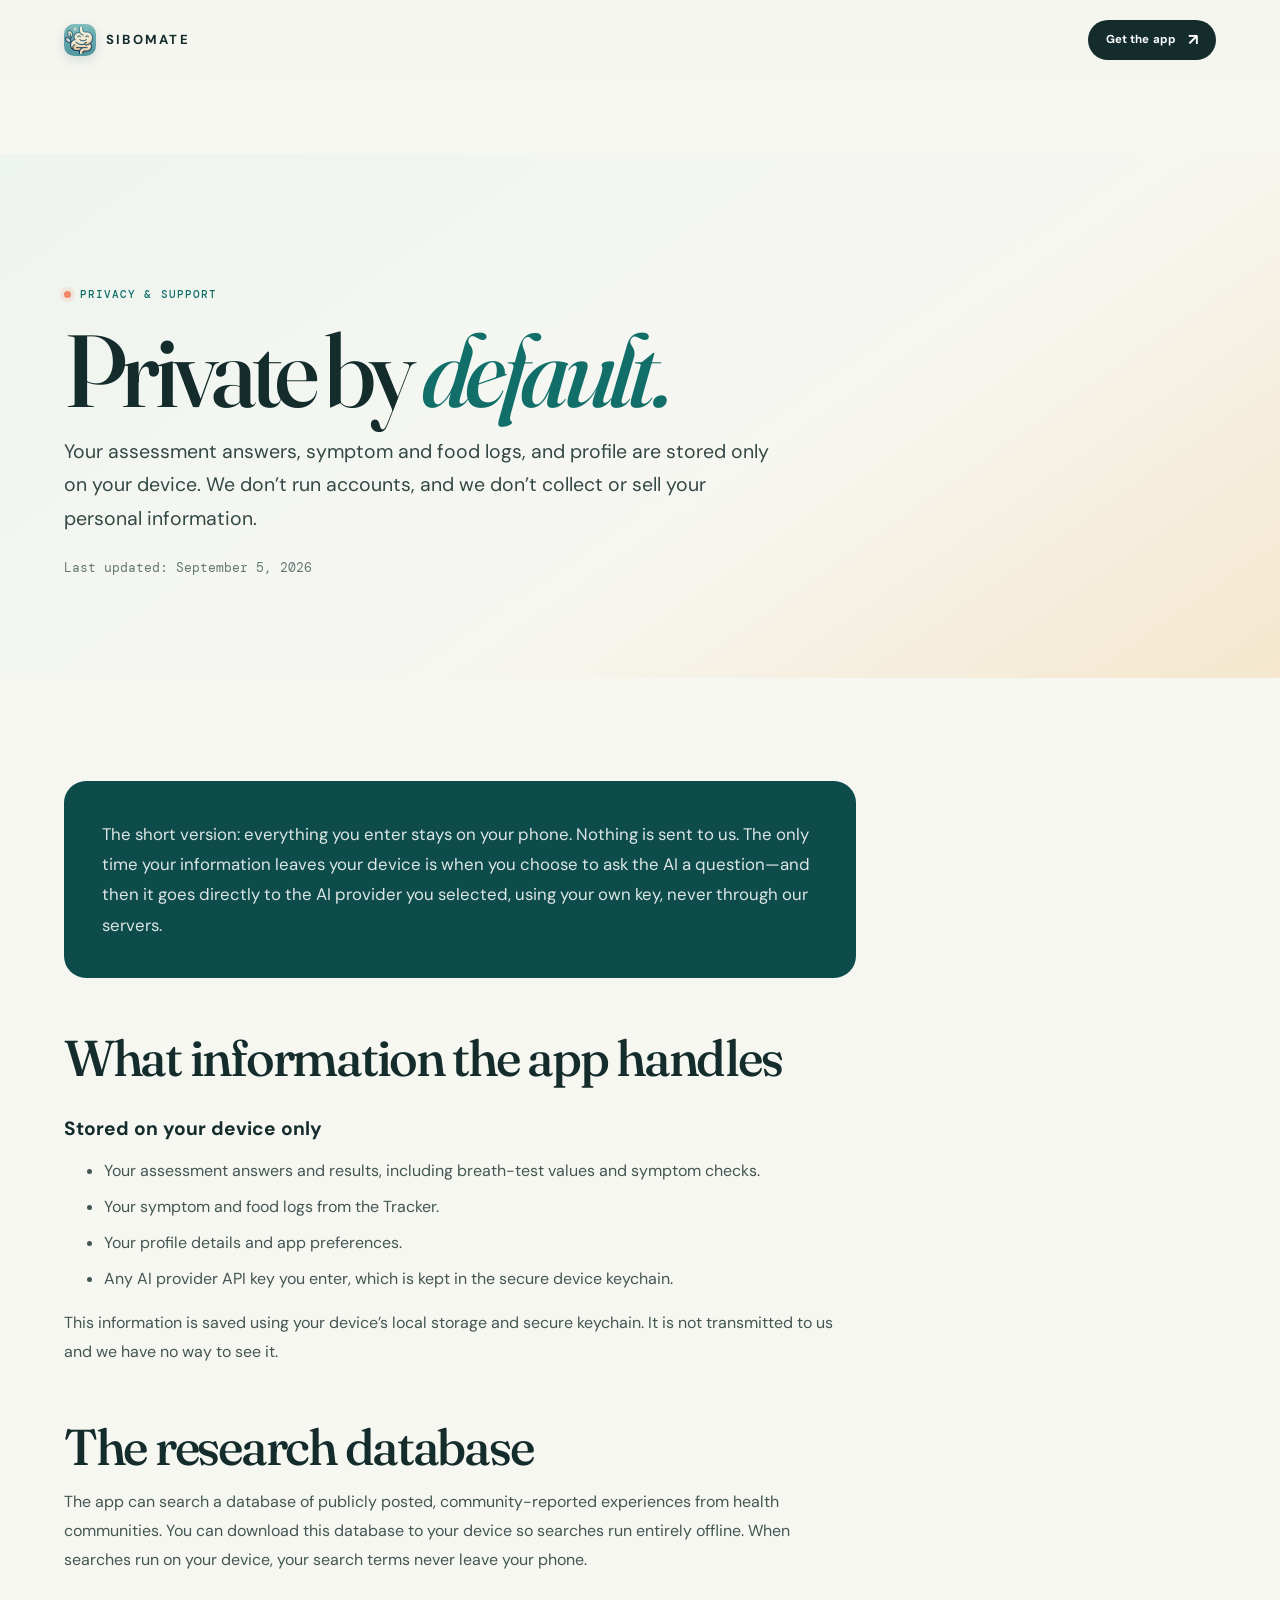
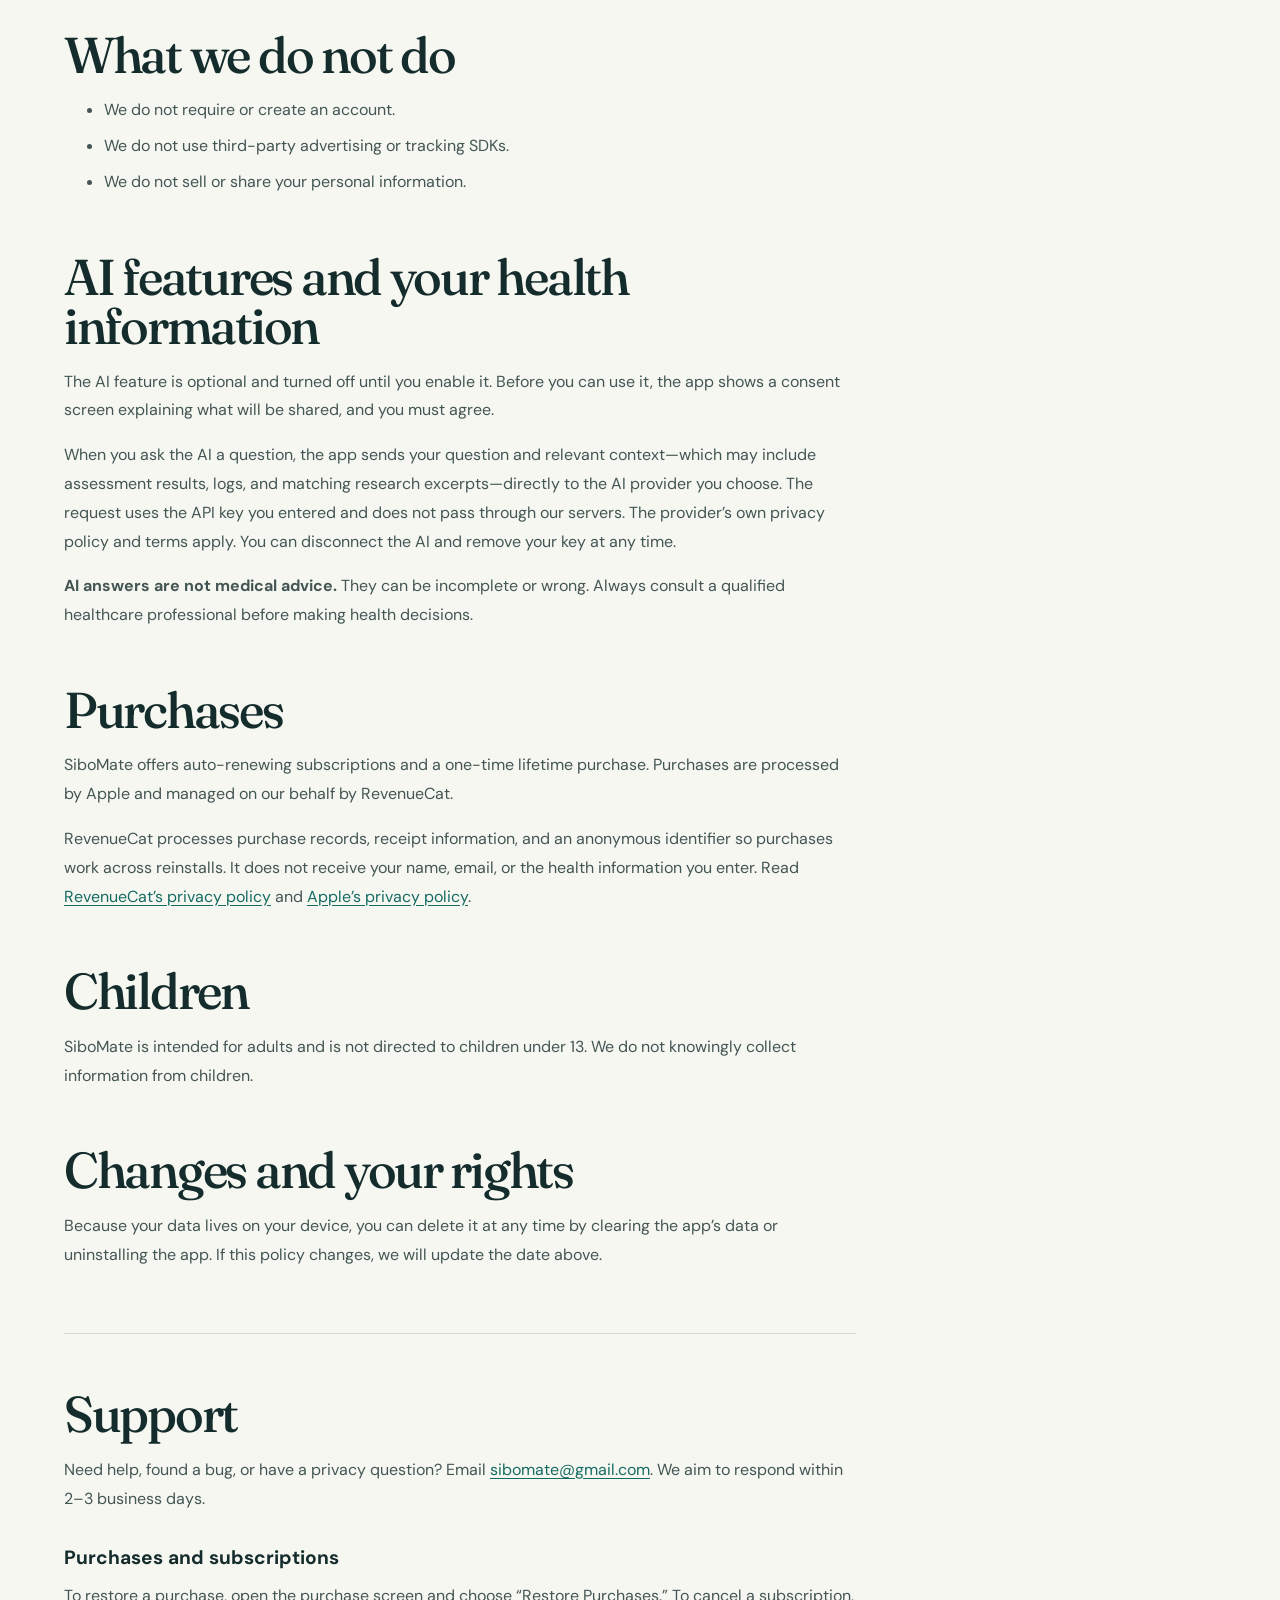
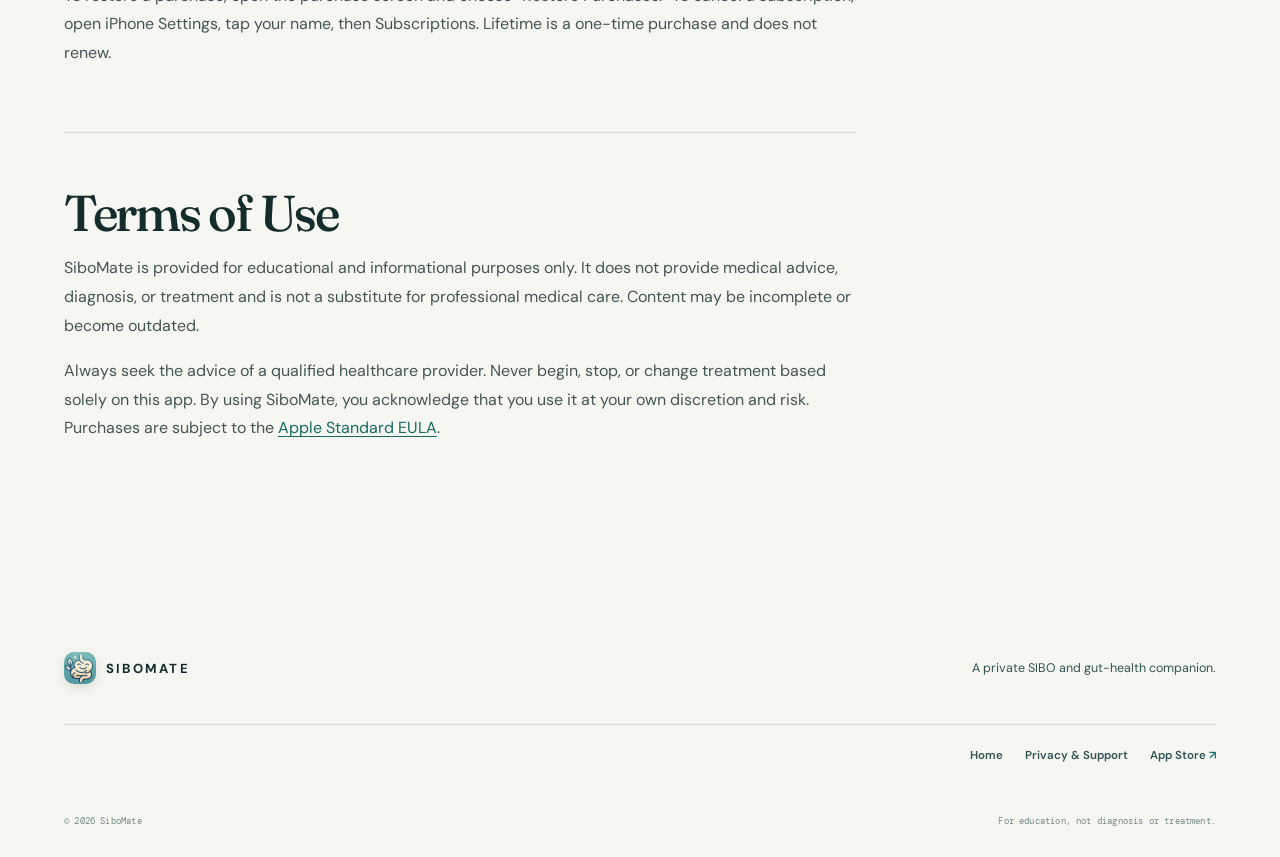
==== privacy.html @ 9fb7ab4c "Use clean app screens and add first-party privacy page" ====
<!doctype html>
<html lang="en">
  <head>
    <meta charset="UTF-8" />
    <meta name="viewport" content="width=device-width, initial-scale=1" />
    <meta name="theme-color" content="#f7f7f2" />
    <meta name="description" content="SiboMate privacy policy, terms of use, and support information." />
    <link rel="canonical" href="https://sibomate.me/privacy.html" />
    <meta property="og:title" content="Privacy &amp; Support · SiboMate" />
    <meta property="og:description" content="How SiboMate handles your information, purchases, and support requests." />
    <meta property="og:url" content="https://sibomate.me/privacy.html" />
    <title>Privacy &amp; Support · SiboMate</title>
    <link rel="icon" href="icon.png" />
    <link rel="preconnect" href="https://fonts.googleapis.com" />
    <link rel="preconnect" href="https://fonts.gstatic.com" crossorigin />
    <link href="https://fonts.googleapis.com/css2?family=DM+Mono:wght@400;500&amp;family=DM+Sans:wght@400;500;600;700&amp;family=Fraunces:opsz,wght@9..144,500;9..144,600&amp;display=swap" rel="stylesheet" />
    <link rel="stylesheet" href="styles.css?v=4" />
  </head>
  <body>
    <div class="site-shell">
      <header class="site-header">
        <a class="brand" href="index.html" aria-label="SiboMate home"><img class="brand-mark" src="icon.png" alt="" width="32" height="32" /><span class="brand-name">SiboMate</span></a>
        <a class="button button-small button-dark" href="https://apps.apple.com/us/app/sibomate/id6792794417" target="_blank" rel="noreferrer">Get the app <span>↗</span></a>
      </header>

      <main class="legal-page">
        <section class="legal-hero section-pad">
          <div class="eyebrow"><span class="eyebrow-dot"></span> Privacy &amp; Support</div>
          <h1>Private by <em>default.</em></h1>
          <p>Your assessment answers, symptom and food logs, and profile are stored only on your device. We don’t run accounts, and we don’t collect or sell your personal information.</p>
          <small>Last updated: September 5, 2026</small>
        </section>

        <article class="legal-content section-pad">
          <p class="legal-lede">The short version: everything you enter stays on your phone. Nothing is sent to us. The only time your information leaves your device is when you choose to ask the AI a question—and then it goes directly to the AI provider you selected, using your own key, never through our servers.</p>

          <h2>What information the app handles</h2>
          <h3>Stored on your device only</h3>
          <ul>
            <li>Your assessment answers and results, including breath-test values and symptom checks.</li>
            <li>Your symptom and food logs from the Tracker.</li>
            <li>Your profile details and app preferences.</li>
            <li>Any AI provider API key you enter, which is kept in the secure device keychain.</li>
          </ul>
          <p>This information is saved using your device’s local storage and secure keychain. It is not transmitted to us and we have no way to see it.</p>

          <h2>The research database</h2>
          <p>The app can search a database of publicly posted, community-reported experiences from health communities. You can download this database to your device so searches run entirely offline. When searches run on your device, your search terms never leave your phone.</p>

          <h2>What we do not do</h2>
          <ul><li>We do not require or create an account.</li><li>We do not use third-party advertising or tracking SDKs.</li><li>We do not sell or share your personal information.</li></ul>

          <h2>AI features and your health information</h2>
          <p>The AI feature is optional and turned off until you enable it. Before you can use it, the app shows a consent screen explaining what will be shared, and you must agree.</p>
          <p>When you ask the AI a question, the app sends your question and relevant context—which may include assessment results, logs, and matching research excerpts—directly to the AI provider you choose. The request uses the API key you entered and does not pass through our servers. The provider’s own privacy policy and terms apply. You can disconnect the AI and remove your key at any time.</p>
          <p><strong>AI answers are not medical advice.</strong> They can be incomplete or wrong. Always consult a qualified healthcare professional before making health decisions.</p>

          <h2>Purchases</h2>
          <p>SiboMate offers auto-renewing subscriptions and a one-time lifetime purchase. Purchases are processed by Apple and managed on our behalf by RevenueCat.</p>
          <p>RevenueCat processes purchase records, receipt information, and an anonymous identifier so purchases work across reinstalls. It does not receive your name, email, or the health information you enter. Read <a href="https://www.revenuecat.com/privacy" target="_blank" rel="noopener">RevenueCat’s privacy policy</a> and <a href="https://www.apple.com/legal/privacy/" target="_blank" rel="noopener">Apple’s privacy policy</a>.</p>

          <h2>Children</h2>
          <p>SiboMate is intended for adults and is not directed to children under 13. We do not knowingly collect information from children.</p>

          <h2>Changes and your rights</h2>
          <p>Because your data lives on your device, you can delete it at any time by clearing the app’s data or uninstalling the app. If this policy changes, we will update the date above.</p>

          <hr />
          <h2>Support</h2>
          <p>Need help, found a bug, or have a privacy question? Email <a href="mailto:sibomate@gmail.com">sibomate@gmail.com</a>. We aim to respond within 2–3 business days.</p>
          <h3>Purchases and subscriptions</h3>
          <p>To restore a purchase, open the purchase screen and choose “Restore Purchases.” To cancel a subscription, open iPhone Settings, tap your name, then Subscriptions. Lifetime is a one-time purchase and does not renew.</p>

          <hr />
          <h2>Terms of Use</h2>
          <p>SiboMate is provided for educational and informational purposes only. It does not provide medical advice, diagnosis, or treatment and is not a substitute for professional medical care. Content may be incomplete or become outdated.</p>
          <p>Always seek the advice of a qualified healthcare provider. Never begin, stop, or change treatment based solely on this app. By using SiboMate, you acknowledge that you use it at your own discretion and risk. Purchases are subject to the <a href="https://www.apple.com/legal/internet-services/itunes/dev/stdeula/" target="_blank" rel="noopener">Apple Standard EULA</a>.</p>
        </article>
      </main>

      <footer class="site-footer section-pad">
        <div class="footer-main"><a class="brand" href="index.html"><img class="brand-mark" src="icon.png" alt="" width="32" height="32" /><span class="brand-name">SiboMate</span></a><p>A private SIBO and gut-health companion.</p></div>
        <div class="footer-links"><a href="index.html">Home</a><a href="privacy.html">Privacy &amp; Support</a><a href="https://apps.apple.com/us/app/sibomate/id6792794417" target="_blank" rel="noreferrer">App Store <span>↗</span></a></div>
        <div class="footer-bottom"><span>© 2026 SiboMate</span><span>For education, not diagnosis or treatment.</span></div>
      </footer>
    </div>
  </body>
</html>
---- styles.css ----
:root {
  --ink: #142c2c;
  --ink-soft: #315354;
  --teal: #116e69;
  --teal-deep: #0d4c4b;
  --mint: #d6eee5;
  --sage: #e7f0e9;
  --coral: #ef8768;
  --cream: #f7f7f2;
  --white: #ffffff;
  --line: rgba(20, 44, 44, .15);
  --shadow: 0 22px 55px rgba(20, 55, 53, .12);
  --display: Fraunces, Georgia, serif;
  --sans: "DM Sans", system-ui, -apple-system, BlinkMacSystemFont, sans-serif;
  --mono: "DM Mono", ui-monospace, monospace;
}

* { box-sizing: border-box; }
html { scroll-behavior: smooth; }
body { margin: 0; color: var(--ink); background: var(--cream); font-family: var(--sans); -webkit-font-smoothing: antialiased; }
a { color: inherit; text-decoration: none; }
button { color: inherit; font: inherit; }
.sr-only { position: absolute; width: 1px; height: 1px; padding: 0; margin: -1px; overflow: hidden; clip: rect(0,0,0,0); white-space: nowrap; border: 0; }
.site-shell { overflow: hidden; }
.section-pad { padding-left: clamp(1.25rem, 5vw, 6.5rem); padding-right: clamp(1.25rem, 5vw, 6.5rem); }

.site-header { height: 80px; display: flex; align-items: center; justify-content: space-between; gap: 28px; padding: 0 clamp(1.25rem, 5vw, 6.5rem); position: sticky; top: 0; z-index: 20; background: rgba(247,247,242,.82); border-bottom: 1px solid transparent; transition: background .25s ease, border-color .25s ease, box-shadow .25s ease; }
.site-header.is-scrolled { background: rgba(247,247,242,.95); border-color: var(--line); box-shadow: 0 8px 24px rgba(14, 57, 57, .05); }
.brand { display: inline-flex; align-items: center; gap: 10px; flex-shrink: 0; }
.brand-mark { width: 32px; height: 32px; flex: 0 0 32px; display: block; border-radius: 10px; object-fit: cover; box-shadow: 0 4px 12px rgba(20, 55, 53, .14); }
.brand-name { font-size: .82rem; letter-spacing: .17em; text-transform: uppercase; font-weight: 700; }
.desktop-nav { display: flex; align-items: center; gap: clamp(1rem, 2.6vw, 2.6rem); margin-left: auto; }
.desktop-nav a { font-size: .79rem; font-weight: 600; color: var(--ink-soft); transition: color .2s ease; }
.desktop-nav a:hover, .footer-links a:hover { color: var(--teal); }
.button { min-height: 48px; display: inline-flex; align-items: center; justify-content: center; gap: 12px; padding: 0 21px; border-radius: 999px; border: 1px solid transparent; font-size: .82rem; font-weight: 700; letter-spacing: .01em; transition: transform .2s ease, background .2s ease, box-shadow .2s ease; cursor: pointer; }
.button:hover { transform: translateY(-2px); box-shadow: 0 9px 22px rgba(12, 77, 73, .14); }
.button span { font-size: 1rem; line-height: 0; }
.button-small { min-height: 40px; padding: 0 17px; font-size: .72rem; }
.button-dark { color: var(--white); background: var(--ink); }
.button-dark:hover { background: var(--teal-deep); }
.button-primary { color: var(--white); background: var(--teal); box-shadow: 0 8px 18px rgba(17,110,105,.2); }
.button-primary:hover { background: var(--teal-deep); }
.button-light { color: var(--teal-deep); background: var(--white); }
.menu-toggle, .mobile-nav { display: none; }

.hero { min-height: 680px; display: grid; grid-template-columns: minmax(0, 1.05fr) minmax(390px, .95fr); gap: clamp(2rem, 5vw, 7rem); align-items: center; padding-top: clamp(4rem, 8vw, 8rem); padding-bottom: clamp(4rem, 8vw, 7rem); position: relative; }
.hero-copy { max-width: 650px; position: relative; z-index: 2; }
.eyebrow { display: inline-flex; align-items: center; gap: 9px; color: var(--teal); font-family: var(--mono); font-size: .66rem; font-weight: 500; letter-spacing: .1em; text-transform: uppercase; }
.eyebrow-dot { width: 7px; height: 7px; background: var(--coral); border-radius: 50%; box-shadow: 0 0 0 4px rgba(239,135,104,.14); }
h1, h2, h3, p { margin-top: 0; }
h1, h2 { font-family: var(--display); font-weight: 500; letter-spacing: -.045em; }
h1 { max-width: 670px; margin: 23px 0 23px; font-size: clamp(3.35rem, 6.3vw, 6.7rem); line-height: .98; }
h1 em, h2 em { color: var(--teal); font-style: italic; }
.hero-lede { max-width: 540px; color: var(--ink-soft); font-size: clamp(1rem, 1.3vw, 1.16rem); line-height: 1.7; }
.hero-actions { display: flex; align-items: center; flex-wrap: wrap; gap: 22px; margin-top: 30px; }
.text-link { display: inline-flex; align-items: center; gap: 9px; color: var(--teal); font-size: .8rem; font-weight: 700; border-bottom: 1px solid rgba(17,110,105,.33); padding-bottom: 4px; transition: gap .2s ease, color .2s ease; }
.text-link:hover { gap: 13px; color: var(--teal-deep); }
.hero-note { display: flex; align-items: center; color: #5b7170; margin-top: 22px; font-family: var(--mono); font-size: .62rem; letter-spacing: .02em; }
.lock-icon { display: inline-flex; align-items: center; justify-content: center; width: 19px; height: 19px; margin-right: 7px; border: 1px solid rgba(17,110,105,.35); border-radius: 50%; color: var(--teal); font-size: .8rem; }
.hero-visual { min-height: 550px; position: relative; isolation: isolate; }
.visual-grid { position: absolute; width: 250px; height: 280px; top: 30px; right: 1%; opacity: .53; display: grid; grid-template-columns: repeat(6, 1fr); gap: 12px; z-index: -1; }
.visual-grid span { width: 3px; height: 3px; background: var(--teal); border-radius: 50%; opacity: .45; }
.hero-orbit { position: absolute; border: 1px solid rgba(17,110,105,.16); border-radius: 50%; transform: rotate(-18deg); pointer-events: none; }
.hero-orbit-one { width: 475px; height: 290px; top: 93px; left: 3%; }
.hero-orbit-two { width: 520px; height: 335px; top: 67px; left: 0; transform: rotate(34deg); border-color: rgba(239,135,104,.14); }
.phone-wrap { position: absolute; inset: 35px 0 0; display: flex; justify-content: center; align-items: flex-start; }
.phone-glow { position: absolute; width: 250px; height: 340px; top: 83px; border-radius: 50%; background: rgba(118, 204, 184, .22); filter: blur(43px); z-index: -1; }
.phone-frame { width: min(270px, 68%); padding: 9px; background: #142d2c; border-radius: 35px; box-shadow: 21px 27px 35px rgba(20,45,44,.22), 0 0 0 1px rgba(255,255,255,.5); transform: rotate(4.7deg); position: relative; }
.phone-frame::after { content: ""; position: absolute; inset: 9px; border-radius: 28px; box-shadow: inset 0 0 0 1px rgba(255,255,255,.22); pointer-events: none; }
.phone-frame img { display: block; width: 100%; height: auto; border-radius: 27px; }
.phone-notch { width: 83px; height: 23px; position: absolute; top: 13px; left: 50%; z-index: 2; transform: translateX(-50%); background: #142d2c; border-radius: 0 0 14px 14px; }
.floating-card { position: absolute; display: flex; align-items: center; gap: 10px; min-width: 168px; padding: 12px 15px; color: var(--ink); background: rgba(255,255,255,.88); border: 1px solid rgba(255,255,255,.8); border-radius: 14px; box-shadow: 0 15px 32px rgba(34,74,71,.14); backdrop-filter: blur(10px); }
.floating-card strong, .floating-card small { display: block; }
.floating-card strong { font-size: .7rem; line-height: 1.25; }
.floating-card small { margin-top: 3px; color: var(--ink-soft); font-size: .61rem; }
.floating-card-top { top: 113px; left: -3%; transform: rotate(-4deg); }
.floating-card-bottom { right: -3%; bottom: 98px; transform: rotate(3deg); }
.floating-icon { display: inline-flex; width: 29px; height: 29px; align-items: center; justify-content: center; color: var(--white); background: var(--coral); border-radius: 9px; font-size: .9rem; }
.pulse-dot { display: inline-block; width: 10px; height: 10px; border-radius: 50%; background: var(--teal); box-shadow: 0 0 0 6px rgba(17,110,105,.12); margin: 0 9px; }

.trust-strip { display: grid; grid-template-columns: repeat(3, 1fr); border-top: 1px solid var(--line); border-bottom: 1px solid var(--line); padding-top: 25px; padding-bottom: 25px; gap: 24px; }
.trust-item { display: flex; align-items: flex-start; gap: 13px; }
.trust-number, .step-top, .feature-index, .plan-label { color: var(--teal); font-family: var(--mono); font-size: .62rem; letter-spacing: .08em; text-transform: uppercase; }
.trust-item strong, .trust-item small { display: block; }
.trust-item strong { font-size: .8rem; }
.trust-item small { margin-top: 4px; color: var(--ink-soft); font-size: .69rem; }

.story { padding-top: clamp(6rem, 11vw, 11rem); padding-bottom: clamp(6rem, 11vw, 10rem); }
.section-intro { max-width: 580px; }
h2 { font-size: clamp(2.75rem, 5vw, 5.4rem); line-height: .98; margin: 20px 0; }
.section-intro p, .feature-heading > p, .plans-intro p { max-width: 460px; color: var(--ink-soft); font-size: 1rem; line-height: 1.7; }
.steps-grid { display: grid; grid-template-columns: repeat(3, 1fr); gap: 16px; margin-top: 55px; }
.step-card { min-height: 380px; padding: 22px; background: rgba(255,255,255,.72); border: 1px solid var(--line); border-radius: 19px; box-shadow: 0 8px 23px rgba(31,76,72,.04); transition: transform .25s ease, box-shadow .25s ease; }
.step-card:hover { transform: translateY(-5px); box-shadow: var(--shadow); }
.step-card-highlight { background: var(--teal); color: var(--white); border-color: var(--teal); }
.step-card-highlight .step-top { color: rgba(255,255,255,.7); }
.step-card.step-card-highlight p { color: #071b1b; }
.step-card-highlight .step-symbol { border-color: rgba(255,255,255,.4); }
.step-top { display: flex; align-items: center; justify-content: space-between; }
.step-symbol { width: 26px; height: 26px; border: 1px solid var(--line); border-radius: 50%; display: inline-flex; align-items: center; justify-content: center; color: var(--coral); font-size: 1rem; }
.step-illustration { height: 132px; margin: 35px 0 26px; position: relative; overflow: hidden; border-radius: 13px; background: var(--mint); }
.step-card:nth-child(1) .step-illustration { background: #e7e2d1; }
.step-card:nth-child(3) .step-illustration { background: #dcebf0; }
.step-illustration-assess .line { position: absolute; left: 29px; height: 9px; border-radius: 6px; background: rgba(17,110,105,.35); }
.line-a { width: 58%; top: 32px; }.line-b { width: 39%; top: 55px; }.line-c { width: 50%; top: 78px; }
.check { position: absolute; right: 25px; top: 40px; width: 50px; height: 50px; display: flex; align-items: center; justify-content: center; color: var(--white); background: var(--teal); border-radius: 50%; font-size: 1.6rem; }
.step-illustration-track { background: #c6e8dd; }
.track-ring { position: absolute; width: 95px; height: 95px; top: 18px; left: calc(50% - 47px); border: 2px solid rgba(17,110,105,.23); border-radius: 50%; }
.track-ring::after { content: ""; position: absolute; inset: 14px; border: 1px dashed rgba(17,110,105,.33); border-radius: 50%; }
.track-dot { position: absolute; width: 12px; height: 12px; background: var(--coral); border-radius: 50%; box-shadow: 0 0 0 5px rgba(239,135,104,.16); }.dot-one { left: 25%; top: 50%; }.dot-two { left: 62%; top: 29%; }.dot-three { left: 68%; top: 69%; }
.step-illustration-learn .book { position: absolute; width: 82px; height: 75px; top: 28px; left: calc(50% - 27px); border-radius: 3px 10px 10px 3px; transform: rotate(-9deg); }.book-back { background: rgba(17,110,105,.3); left: calc(50% - 51px) !important; transform: rotate(6deg) !important; }.book-front { background: var(--teal); }.book-star { position: absolute; top: 47px; left: calc(50% - 7px); color: var(--mint); font-size: 1.35rem; }
.step-card h3 { max-width: 245px; margin: 0 0 10px; font-size: 1.18rem; letter-spacing: -.02em; line-height: 1.15; }
.step-card p { max-width: 280px; margin: 0; color: var(--ink-soft); font-size: .82rem; line-height: 1.6; }

.features { padding-top: 0; padding-bottom: clamp(6rem, 10vw, 10rem); }
.feature-heading { display: flex; justify-content: space-between; align-items: flex-end; gap: 30px; margin-bottom: 50px; }
.feature-heading h2 { margin-bottom: 0; }
.feature-heading > p { margin-bottom: 4px; }
.feature-showcase { display: grid; gap: 22px; }
.feature-row { display: grid; grid-template-columns: minmax(280px, 1fr) minmax(280px, .87fr); align-items: center; gap: clamp(2rem, 7vw, 8rem); padding: clamp(1.3rem, 3vw, 2.6rem); border-radius: 24px; background: var(--sage); }
.feature-row-reverse { grid-template-columns: minmax(280px, .87fr) minmax(280px, 1fr); }.feature-row-reverse .feature-image { order: 2; }.feature-row-reverse .feature-copy { order: 1; }
.feature-row-dark { color: var(--white); background: var(--ink); }.feature-row-last { background: #f0e8da; }
.feature-image { max-width: 340px; justify-self: center; position: relative; padding: 10px; border-radius: 30px; background: rgba(255,255,255,.83); box-shadow: 0 22px 35px rgba(28,69,66,.12); transform: rotate(-2.5deg); }.feature-row-reverse .feature-image { transform: rotate(2.5deg); }.feature-image-dark { background: #254645; }.feature-image-sage { background: #d8e6dc; }
.feature-image img { display: block; width: 100%; height: auto; border-radius: 21px; }
.image-label { position: absolute; bottom: 24px; left: 24px; padding: 7px 10px; color: var(--ink); background: rgba(255,255,255,.87); border-radius: 7px; font-family: var(--mono); font-size: .57rem; letter-spacing: .04em; text-transform: uppercase; }

.legal-page { padding-top: 74px; }.legal-hero { padding-top: clamp(5rem, 10vw, 9rem); padding-bottom: clamp(4rem, 8vw, 7rem); background: linear-gradient(145deg, #eef4ef 0%, #f7f7f2 58%, #f4e7cd 100%); }.legal-hero h1 { max-width: 850px; margin: 20px 0 18px; font-size: clamp(3.7rem, 8vw, 7.5rem); line-height: .92; letter-spacing: -.055em; }.legal-hero p { max-width: 720px; color: #344846; font-size: clamp(1rem, 1.8vw, 1.22rem); line-height: 1.7; }.legal-hero small { display: block; margin-top: 24px; font-family: var(--mono); color: #647774; }.legal-content { max-width: 920px; padding-top: clamp(4rem, 8vw, 7rem); padding-bottom: clamp(5rem, 10vw, 9rem); }.legal-content .legal-lede { padding: clamp(1.5rem, 4vw, 2.4rem); border-radius: 22px; background: var(--teal-deep); color: rgba(255,255,255,.86); font-size: 1.05rem; line-height: 1.8; }.legal-content h2 { margin: 3.5rem 0 1rem; font-size: clamp(2rem, 4vw, 3.15rem); }.legal-content h3 { margin: 2rem 0 .7rem; font-size: 1.2rem; }.legal-content p, .legal-content li { color: #435653; line-height: 1.8; }.legal-content li + li { margin-top: .45rem; }.legal-content a { color: #156b62; text-decoration: underline; text-underline-offset: 3px; }.legal-content hr { margin: 4rem 0 0; border: 0; border-top: 1px solid var(--line); }
.feature-copy { max-width: 420px; }.feature-index { opacity: .72; }.feature-row-dark .feature-index { color: var(--mint); }.feature-copy h3 { margin: 17px 0 14px; font-family: var(--display); font-size: clamp(2rem, 3vw, 3.45rem); font-weight: 500; line-height: 1.02; letter-spacing: -.035em; }.feature-copy p { color: var(--ink-soft); font-size: .9rem; line-height: 1.7; margin-bottom: 24px; }.feature-row-dark .feature-copy p { color: rgba(255,255,255,.7); }.text-link-light { color: var(--mint); border-color: rgba(214,238,229,.4); }

.privacy-band { display: grid; grid-template-columns: auto minmax(0, 1fr) auto; align-items: center; gap: clamp(1.25rem, 4vw, 4.5rem); padding-top: clamp(3.2rem, 6vw, 5.3rem); padding-bottom: clamp(3.2rem, 6vw, 5.3rem); color: var(--white); background: var(--teal-deep); border-radius: 28px; margin-top: 0; margin-bottom: clamp(6rem, 11vw, 11rem); }
.privacy-icon { display: flex; align-items: center; justify-content: center; width: 74px; height: 74px; color: var(--teal-deep); background: var(--mint); border-radius: 22px; font-size: 2.2rem; transform: rotate(-7deg); }.privacy-band h2 { margin: 15px 0 13px; font-size: clamp(2.2rem, 4vw, 4.2rem); }.privacy-band p { max-width: 620px; margin: 0; color: rgba(255,255,255,.73); font-size: .92rem; line-height: 1.7; }.eyebrow-light { color: var(--mint); }.privacy-band .eyebrow-dot { background: var(--coral); }

.plans { padding-bottom: clamp(6rem, 11vw, 10rem); }.plans-intro { max-width: 670px; }.plans-intro h2 { margin-bottom: 17px; }.plan-grid { display: grid; grid-template-columns: repeat(3, 1fr); gap: 14px; margin-top: 50px; }.plan-card { min-height: 255px; padding: 25px; display: flex; flex-direction: column; align-items: flex-start; border: 1px solid var(--line); border-radius: 18px; background: var(--white); transition: transform .25s ease, box-shadow .25s ease; }.plan-card:hover { transform: translateY(-4px); box-shadow: var(--shadow); }.plan-card-featured { color: var(--white); background: var(--teal); border-color: var(--teal); position: relative; }.plan-badge { align-self: flex-end; padding: 6px 9px; color: var(--teal-deep); background: var(--mint); border-radius: 99px; font-family: var(--mono); font-size: .55rem; font-weight: 500; letter-spacing: .08em; text-transform: uppercase; }.plan-card strong { margin-top: 33px; font-family: var(--display); font-size: 2.5rem; font-weight: 500; letter-spacing: -.04em; }.plan-card strong span { color: var(--ink-soft); font-family: var(--sans); font-size: .83rem; font-weight: 600; letter-spacing: 0; }.plan-card-featured strong span { color: rgba(255,255,255,.7); }.plan-card small { margin-top: 6px; color: var(--ink-soft); font-size: .72rem; }.plan-card-featured small { color: rgba(255,255,255,.7); }.plan-card a { display: inline-flex; gap: 8px; align-items: center; margin-top: auto; color: var(--teal); font-size: .75rem; font-weight: 700; }.plan-card-featured a { color: var(--mint); }.plan-footnote { max-width: 630px; margin: 24px auto 0; text-align: center; color: #687d7b; font-family: var(--mono); font-size: .59rem; line-height: 1.6; }

.faq { display: grid; grid-template-columns: .8fr 1.2fr; gap: clamp(3rem, 9vw, 10rem); padding-bottom: clamp(6rem, 11vw, 10rem); }.faq-heading h2 { margin-bottom: 0; }.faq-list { border-top: 1px solid var(--line); }.faq-list details { border-bottom: 1px solid var(--line); }.faq-list summary { min-height: 72px; display: flex; align-items: center; justify-content: space-between; gap: 18px; list-style: none; cursor: pointer; font-size: .93rem; font-weight: 700; }.faq-list summary::-webkit-details-marker { display: none; }.faq-list summary span { color: var(--teal); font-size: 1.25rem; font-weight: 400; transition: transform .2s ease; }.faq-list details[open] summary span { transform: rotate(45deg); }.faq-list p { max-width: 600px; margin: -3px 40px 23px 0; color: var(--ink-soft); font-size: .84rem; line-height: 1.7; }
.final-cta { display: flex; flex-direction: column; align-items: center; text-align: center; padding-top: clamp(5rem, 10vw, 9rem); padding-bottom: clamp(5rem, 10vw, 9rem); background: var(--mint); border-radius: 28px; }.final-cta-mark { display: block; width: 82px; height: 82px; margin-bottom: 25px; border-radius: 24px; object-fit: cover; box-shadow: 0 14px 28px rgba(20, 55, 53, .14); }.final-cta h2 { margin: 20px 0 30px; font-size: clamp(3rem, 6vw, 6.3rem); }.site-footer { padding-top: 65px; padding-bottom: 30px; }.footer-main { display: flex; align-items: center; justify-content: space-between; gap: 20px; padding-bottom: 40px; border-bottom: 1px solid var(--line); }.footer-main p { margin: 0; color: var(--ink-soft); font-size: .78rem; }.footer-links { display: flex; justify-content: flex-end; gap: 22px; margin-top: 23px; color: var(--ink-soft); font-size: .72rem; font-weight: 600; }.footer-links span { color: var(--teal); }.footer-bottom { display: flex; justify-content: space-between; gap: 20px; margin-top: 52px; color: #748887; font-family: var(--mono); font-size: .57rem; letter-spacing: .02em; }

.reveal { opacity: 0; transform: translateY(18px); transition: opacity .7s ease, transform .7s cubic-bezier(.2,.75,.25,1); }.reveal.is-visible { opacity: 1; transform: translateY(0); }.reveal-delay-short { transition-delay: .08s; }.reveal-delay { transition-delay: .14s; }

@media (max-width: 900px) {
  .desktop-nav, .header-cta { display: none; }.site-header { height: 70px; }.menu-toggle { width: 43px; height: 43px; display: flex; position: relative; align-items: center; justify-content: center; flex-direction: column; gap: 4px; border: 1px solid var(--line); border-radius: 50%; background: transparent; cursor: pointer; }.menu-toggle > span:not(.sr-only) { width: 15px; height: 1.5px; background: var(--ink); transition: transform .2s ease, opacity .2s ease; }.menu-toggle[aria-expanded="true"] > span:nth-child(1) { transform: translateY(5.5px) rotate(45deg); }.menu-toggle[aria-expanded="true"] > span:nth-child(2) { opacity: 0; }.menu-toggle[aria-expanded="true"] > span:nth-child(3) { transform: translateY(-5.5px) rotate(-45deg); }.mobile-nav { position: absolute; top: 70px; left: 0; right: 0; display: flex; flex-direction: column; gap: 0; padding: 9px 1.25rem 19px; background: rgba(247,247,242,.98); border-bottom: 1px solid var(--line); transform: translateY(-120%); transition: transform .3s ease; pointer-events: none; }.mobile-nav.is-open { transform: translateY(0); pointer-events: auto; }.mobile-nav a { padding: 14px 4px; border-bottom: 1px solid var(--line); font-size: .85rem; font-weight: 700; }.mobile-nav .button { border: 0; margin-top: 14px; color: var(--white); text-align: center; }.hero { grid-template-columns: 1fr; min-height: auto; padding-top: 4.3rem; }.hero-copy { max-width: 700px; }.hero-visual { min-height: 530px; margin: 0 auto; width: min(100%, 570px); }.floating-card-top { left: 3%; }.floating-card-bottom { right: 3%; }.feature-heading { align-items: flex-start; flex-direction: column; }.privacy-band { grid-template-columns: auto 1fr; }.privacy-band .button { grid-column: 2; justify-self: start; }.faq { grid-template-columns: 1fr; gap: 40px; }
}
@media (max-width: 620px) {
  .section-pad { padding-left: 1.2rem; padding-right: 1.2rem; }.site-header { padding-left: 1.2rem; padding-right: 1.2rem; }.brand-name { font-size: .76rem; }.hero { padding-top: 3.7rem; }.hero h1 { font-size: clamp(3rem, 14vw, 4.65rem); }.hero-lede { font-size: .96rem; line-height: 1.65; }.hero-actions { align-items: stretch; flex-direction: column; gap: 17px; }.hero-actions .button { width: 100%; }.hero-actions .text-link { align-self: flex-start; }.hero-visual { min-height: 470px; margin-top: 10px; }.phone-frame { width: 215px; }.phone-wrap { top: 36px; }.phone-glow { width: 180px; height: 280px; top: 65px; }.hero-orbit-one { width: 350px; height: 250px; left: 50%; transform: translateX(-50%) rotate(-18deg); }.hero-orbit-two { width: 380px; height: 260px; left: 50%; transform: translateX(-50%) rotate(34deg); }.floating-card { min-width: 145px; padding: 10px 11px; }.floating-card-top { top: 98px; left: 0; }.floating-card-bottom { right: 0; bottom: 67px; }.floating-card strong { font-size: .63rem; }.floating-card small { font-size: .56rem; }.trust-strip { grid-template-columns: 1fr; gap: 17px; padding-top: 22px; padding-bottom: 22px; }.story { padding-top: 5rem; padding-bottom: 5.5rem; }.section-intro p, .feature-heading > p, .plans-intro p { font-size: .92rem; }.steps-grid { grid-template-columns: 1fr; margin-top: 35px; gap: 13px; }.step-card { min-height: 340px; }.step-illustration { height: 116px; margin-top: 27px; }.features { padding-bottom: 5.5rem; }.feature-heading { margin-bottom: 30px; }.feature-heading h2 { font-size: 3rem; }.feature-row, .feature-row-reverse { display: flex; flex-direction: column; gap: 28px; align-items: stretch; padding: 1.15rem; }.feature-row-reverse .feature-image, .feature-row-reverse .feature-copy { order: initial; }.feature-image { max-width: 270px; align-self: center; }.feature-copy h3 { font-size: 2.25rem; }.feature-copy p { font-size: .84rem; }.privacy-band { grid-template-columns: 1fr; padding-top: 2.7rem; padding-bottom: 2.7rem; border-radius: 21px; }.privacy-icon { width: 58px; height: 58px; border-radius: 17px; }.privacy-band h2 { font-size: 2.6rem; }.privacy-band p { font-size: .84rem; }.privacy-band .button { grid-column: auto; width: 100%; }.plans { padding-bottom: 5.5rem; }.plans-intro h2 { font-size: 3rem; }.plan-grid { grid-template-columns: 1fr; gap: 11px; margin-top: 30px; }.plan-card { min-height: 190px; padding: 20px; }.plan-card strong { margin-top: 21px; font-size: 2.2rem; }.plan-card a { margin-top: 20px; }.plan-card-featured { order: -1; }.faq { padding-bottom: 5.5rem; }.faq-heading h2 { font-size: 3rem; }.faq-list summary { min-height: 68px; font-size: .84rem; }.faq-list p { font-size: .8rem; margin-right: 20px; }.final-cta { border-radius: 21px; padding-top: 4.5rem; padding-bottom: 4.5rem; }.final-cta h2 { font-size: 3.15rem; }.site-footer { padding-top: 50px; }.footer-main { align-items: flex-start; flex-direction: column; padding-bottom: 28px; }.footer-links { justify-content: flex-start; flex-wrap: wrap; }.footer-bottom { flex-direction: column; gap: 9px; margin-top: 37px; line-height: 1.5; }
}
@media (prefers-reduced-motion: reduce) { html { scroll-behavior: auto; }.reveal { opacity: 1; transform: none; transition: none; }.button, .step-card, .plan-card { transition: none; } }
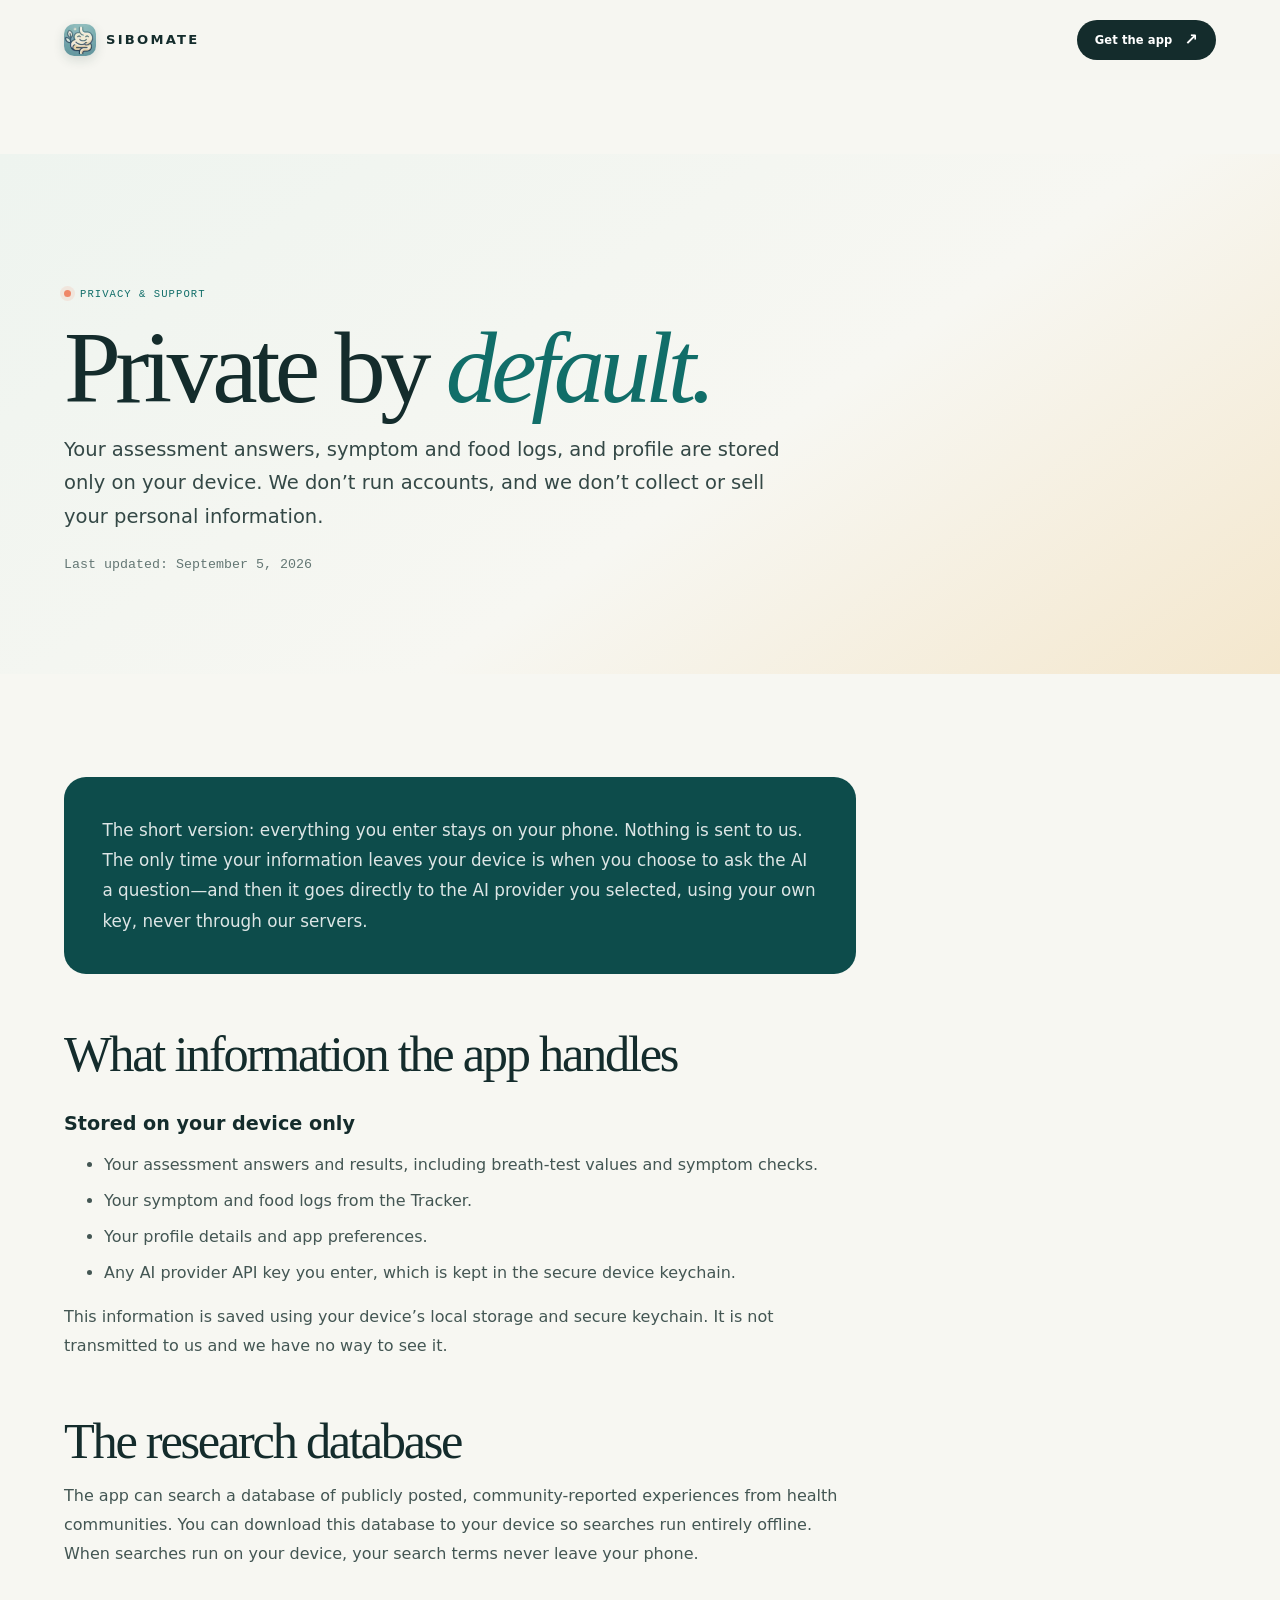
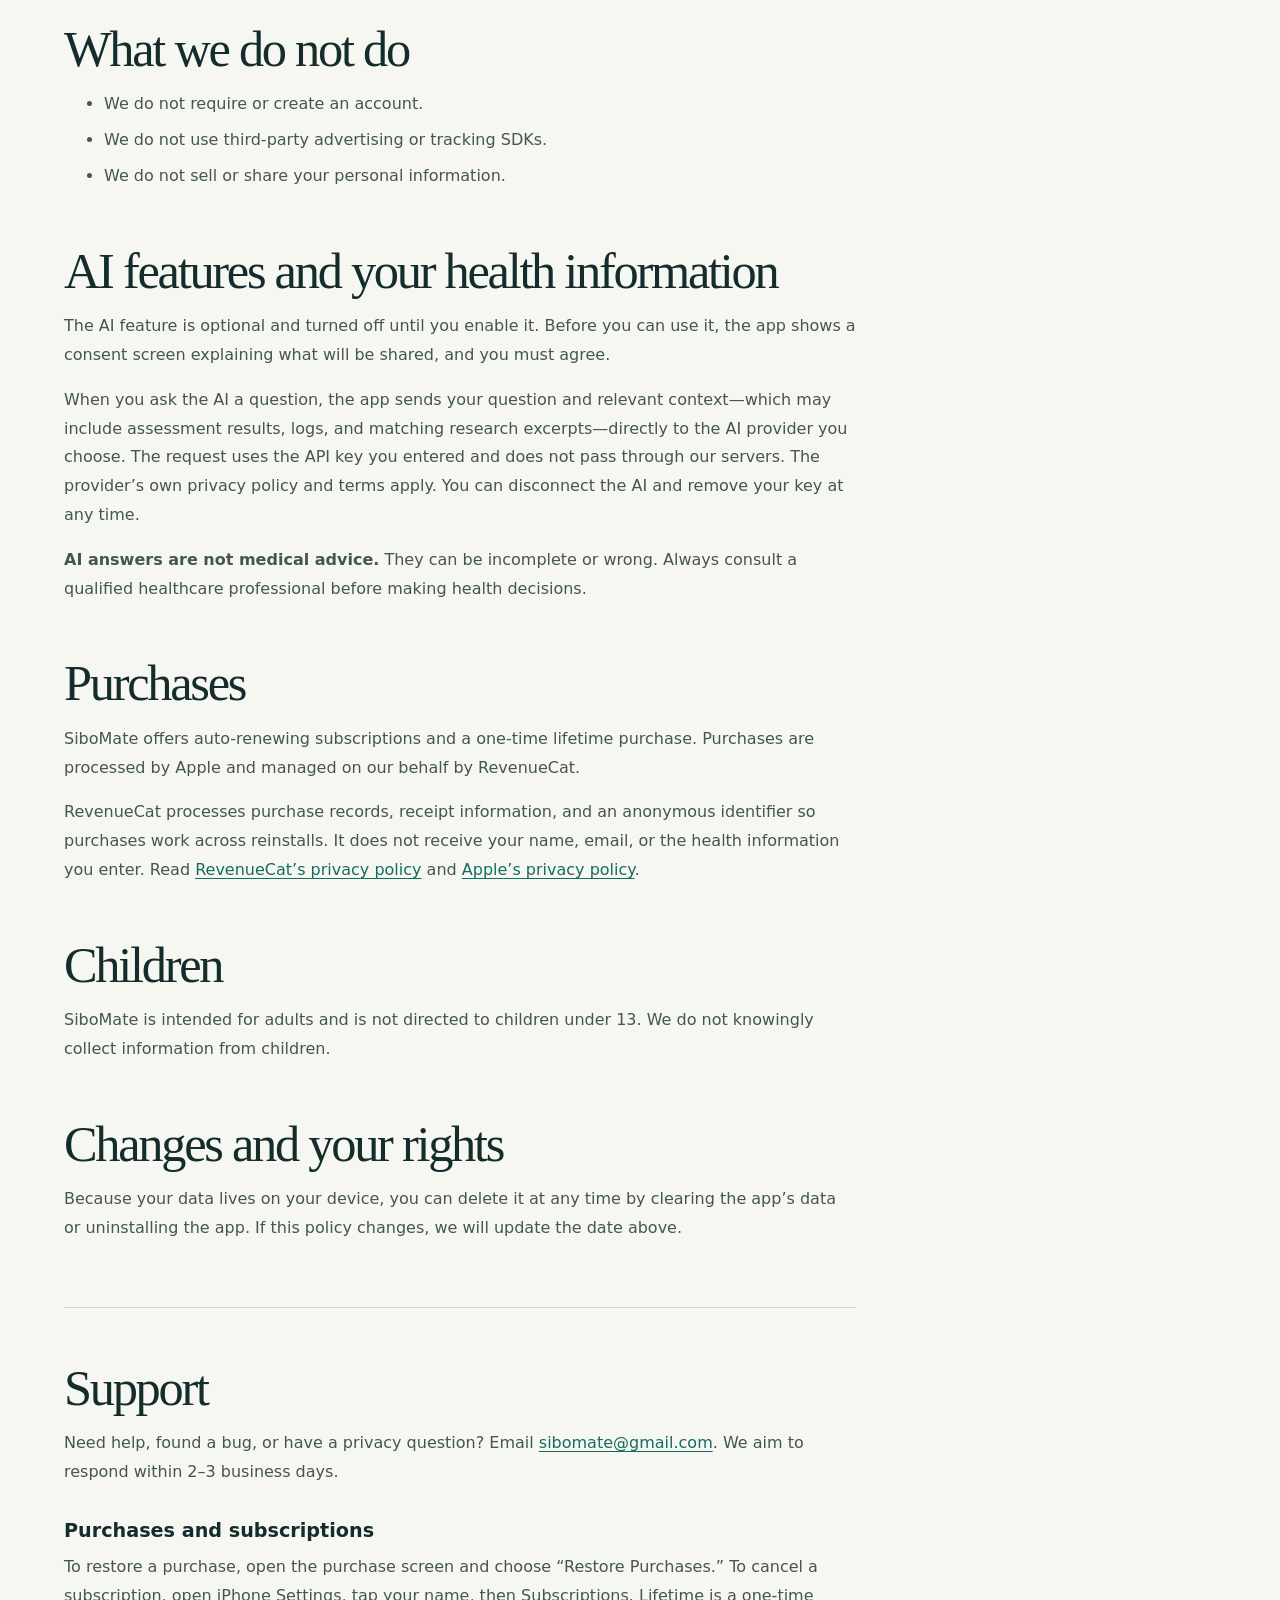
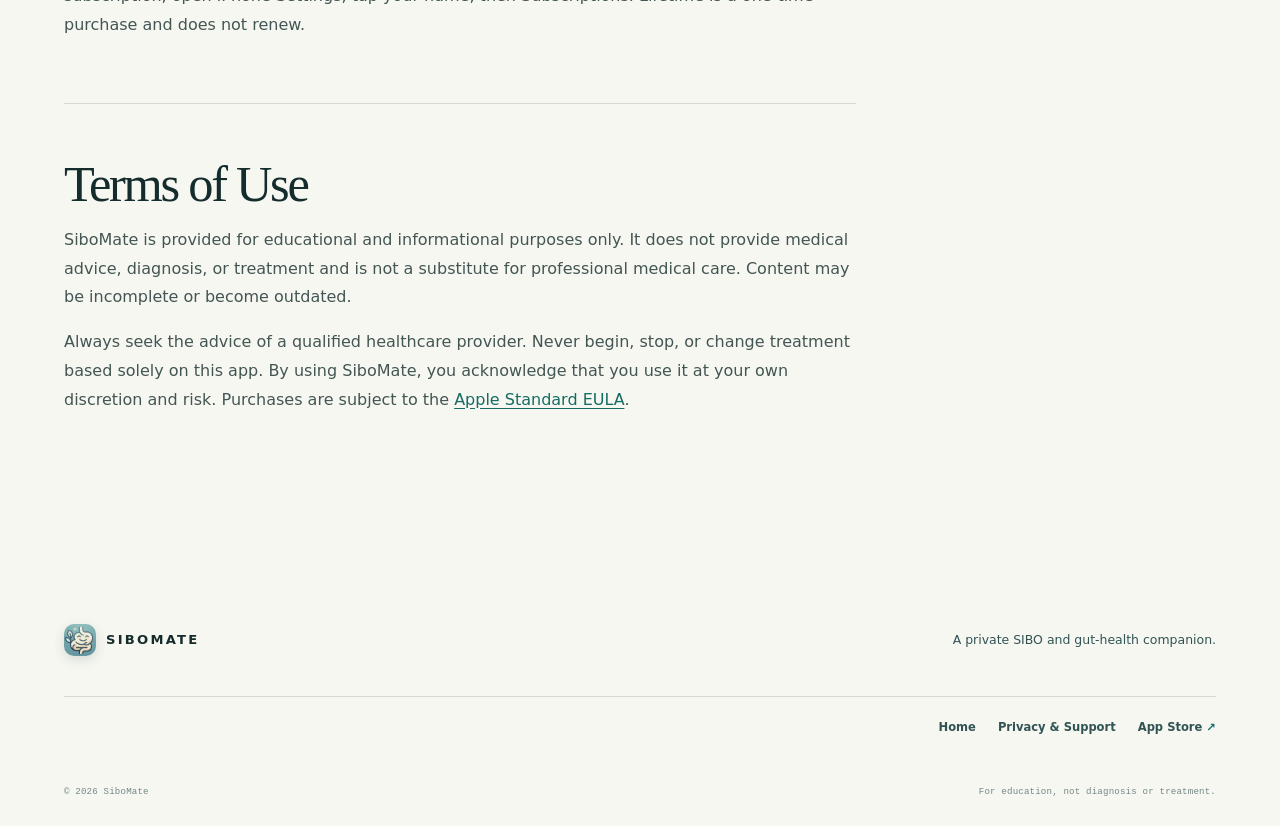
==== commit 9090ef55: "Add SEO metadata and production launch files" ====
--- a/privacy.html
+++ b/privacy.html
@@ -4,13 +4,22 @@
     <meta charset="UTF-8" />
     <meta name="viewport" content="width=device-width, initial-scale=1" />
     <meta name="theme-color" content="#f7f7f2" />
+    <meta name="referrer" content="strict-origin-when-cross-origin" />
+    <meta http-equiv="Content-Security-Policy" content="default-src 'self'; base-uri 'self'; object-src 'none'; frame-ancestors 'none'; form-action 'self'; script-src 'none'; style-src 'self' 'unsafe-inline' https://fonts.googleapis.com; font-src https://fonts.gstatic.com; img-src 'self' data:; connect-src 'self'; upgrade-insecure-requests" />
     <meta name="description" content="SiboMate privacy policy, terms of use, and support information." />
     <link rel="canonical" href="https://sibomate.me/privacy.html" />
     <meta property="og:title" content="Privacy &amp; Support · SiboMate" />
     <meta property="og:description" content="How SiboMate handles your information, purchases, and support requests." />
     <meta property="og:url" content="https://sibomate.me/privacy.html" />
+    <meta property="og:type" content="website" />
+    <meta property="og:image" content="https://sibomate.me/social-share.jpg" />
+    <meta name="twitter:card" content="summary_large_image" />
+    <meta name="twitter:title" content="Privacy &amp; Support · SiboMate" />
+    <meta name="twitter:description" content="How SiboMate handles your information, purchases, and support requests." />
+    <meta name="twitter:image" content="https://sibomate.me/social-share.jpg" />
     <title>Privacy &amp; Support · SiboMate</title>
-    <link rel="icon" href="icon.png" />
+    <link rel="icon" type="image/png" sizes="32x32" href="favicon-32.png" />
+    <link rel="apple-touch-icon" sizes="180x180" href="apple-touch-icon.png" />
     <link rel="preconnect" href="https://fonts.googleapis.com" />
     <link rel="preconnect" href="https://fonts.gstatic.com" crossorigin />
     <link href="https://fonts.googleapis.com/css2?family=DM+Mono:wght@400;500&amp;family=DM+Sans:wght@400;500;600;700&amp;family=Fraunces:opsz,wght@9..144,500;9..144,600&amp;display=swap" rel="stylesheet" />
@@ -19,7 +28,7 @@
   <body>
     <div class="site-shell">
       <header class="site-header">
-        <a class="brand" href="index.html" aria-label="SiboMate home"><img class="brand-mark" src="icon.png" alt="" width="32" height="32" /><span class="brand-name">SiboMate</span></a>
+        <a class="brand" href="index.html" aria-label="SiboMate home"><img class="brand-mark" src="icon-ui.webp" alt="" width="32" height="32" /><span class="brand-name">SiboMate</span></a>
         <a class="button button-small button-dark" href="https://apps.apple.com/us/app/sibomate/id6792794417" target="_blank" rel="noreferrer">Get the app <span>↗</span></a>
       </header>
 
@@ -79,7 +88,7 @@
       </main>
 
       <footer class="site-footer section-pad">
-        <div class="footer-main"><a class="brand" href="index.html"><img class="brand-mark" src="icon.png" alt="" width="32" height="32" /><span class="brand-name">SiboMate</span></a><p>A private SIBO and gut-health companion.</p></div>
+        <div class="footer-main"><a class="brand" href="index.html"><img class="brand-mark" src="icon-ui.webp" alt="" width="32" height="32" /><span class="brand-name">SiboMate</span></a><p>A private SIBO and gut-health companion.</p></div>
         <div class="footer-links"><a href="index.html">Home</a><a href="privacy.html">Privacy &amp; Support</a><a href="https://apps.apple.com/us/app/sibomate/id6792794417" target="_blank" rel="noreferrer">App Store <span>↗</span></a></div>
         <div class="footer-bottom"><span>© 2026 SiboMate</span><span>For education, not diagnosis or treatment.</span></div>
       </footer>
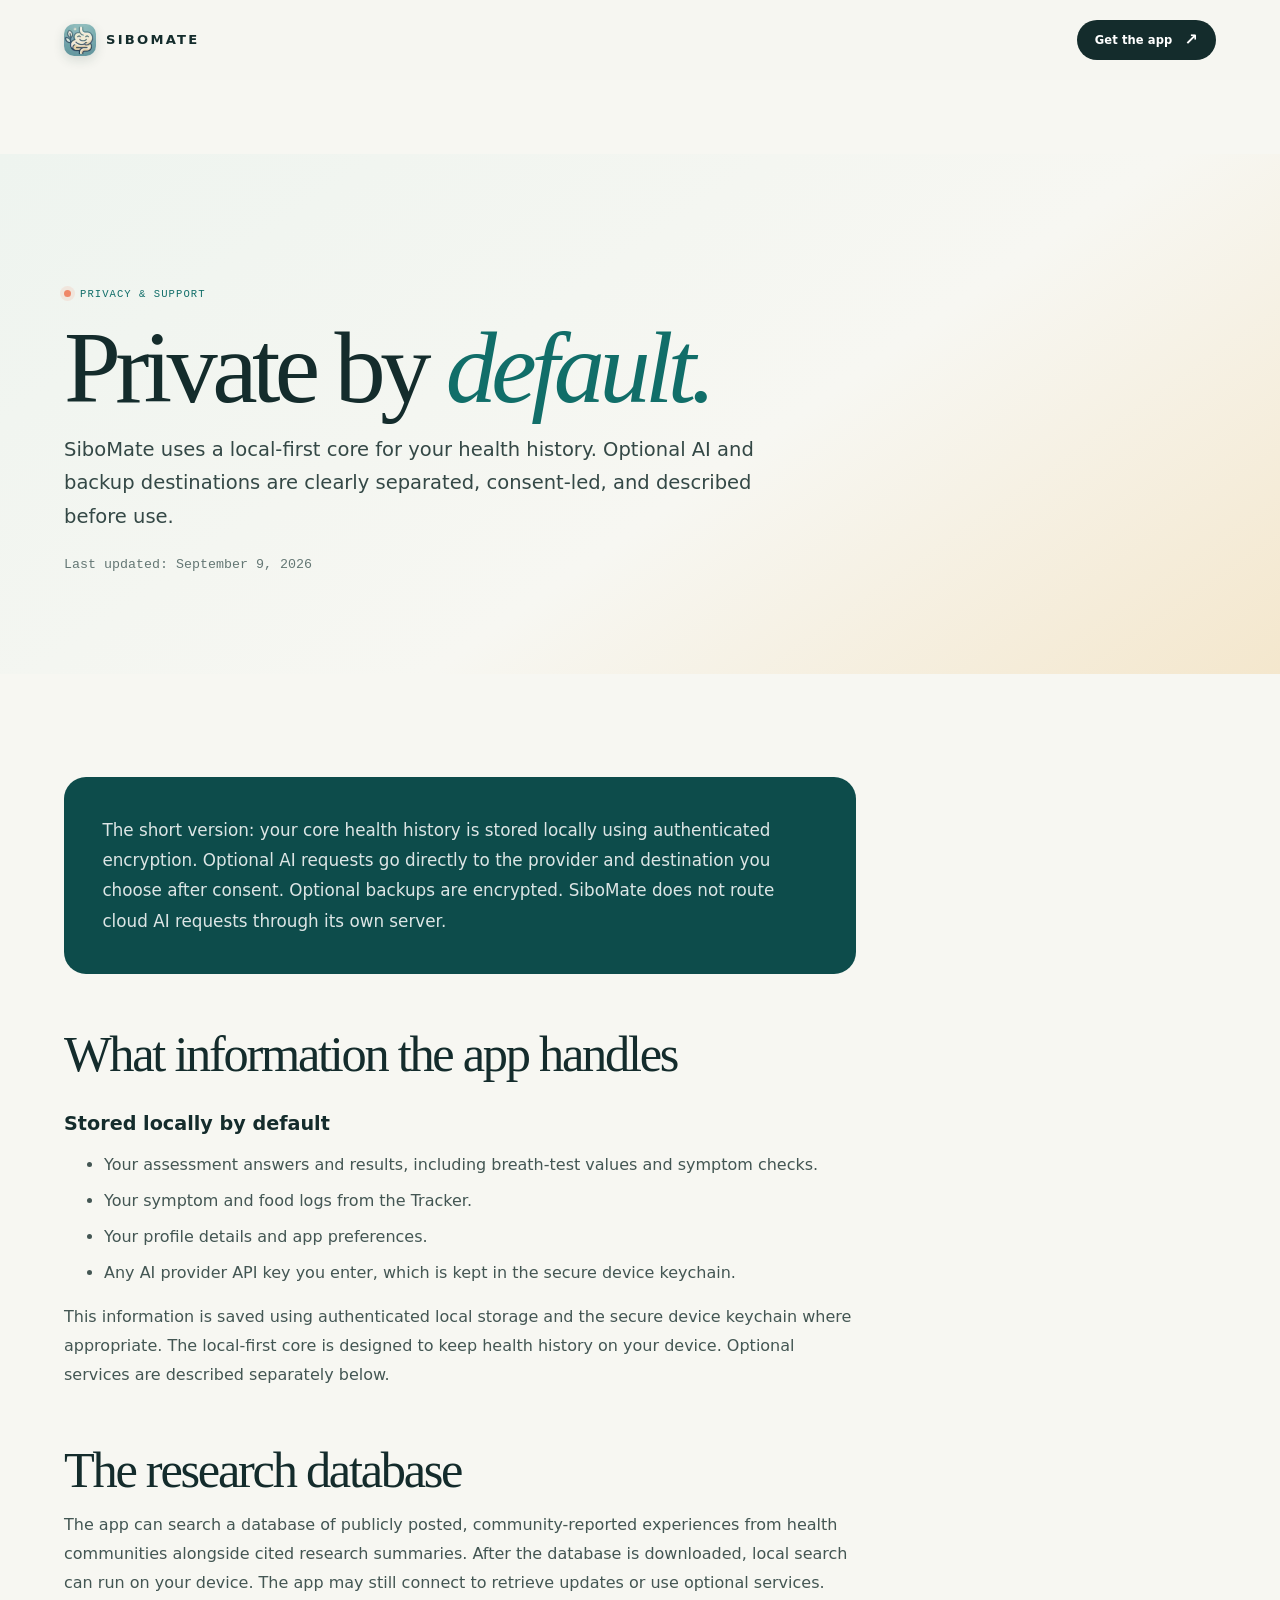
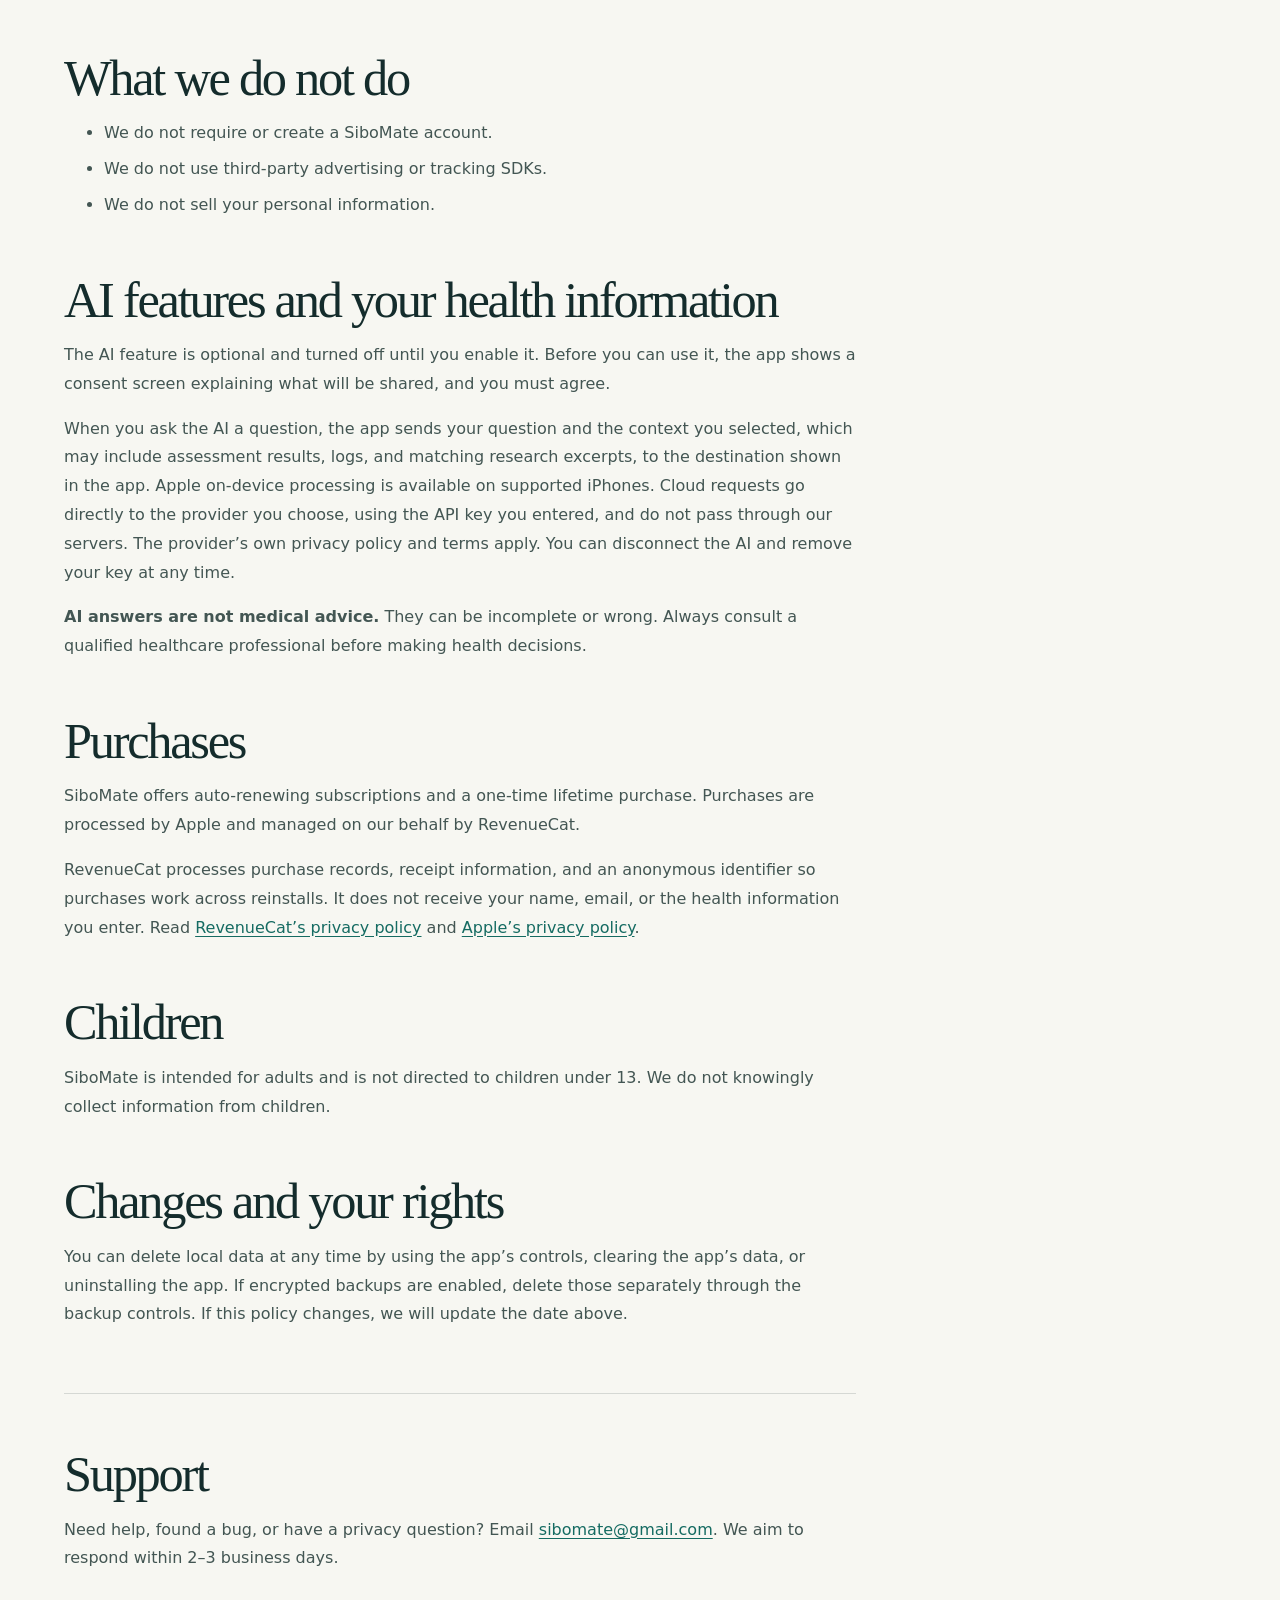
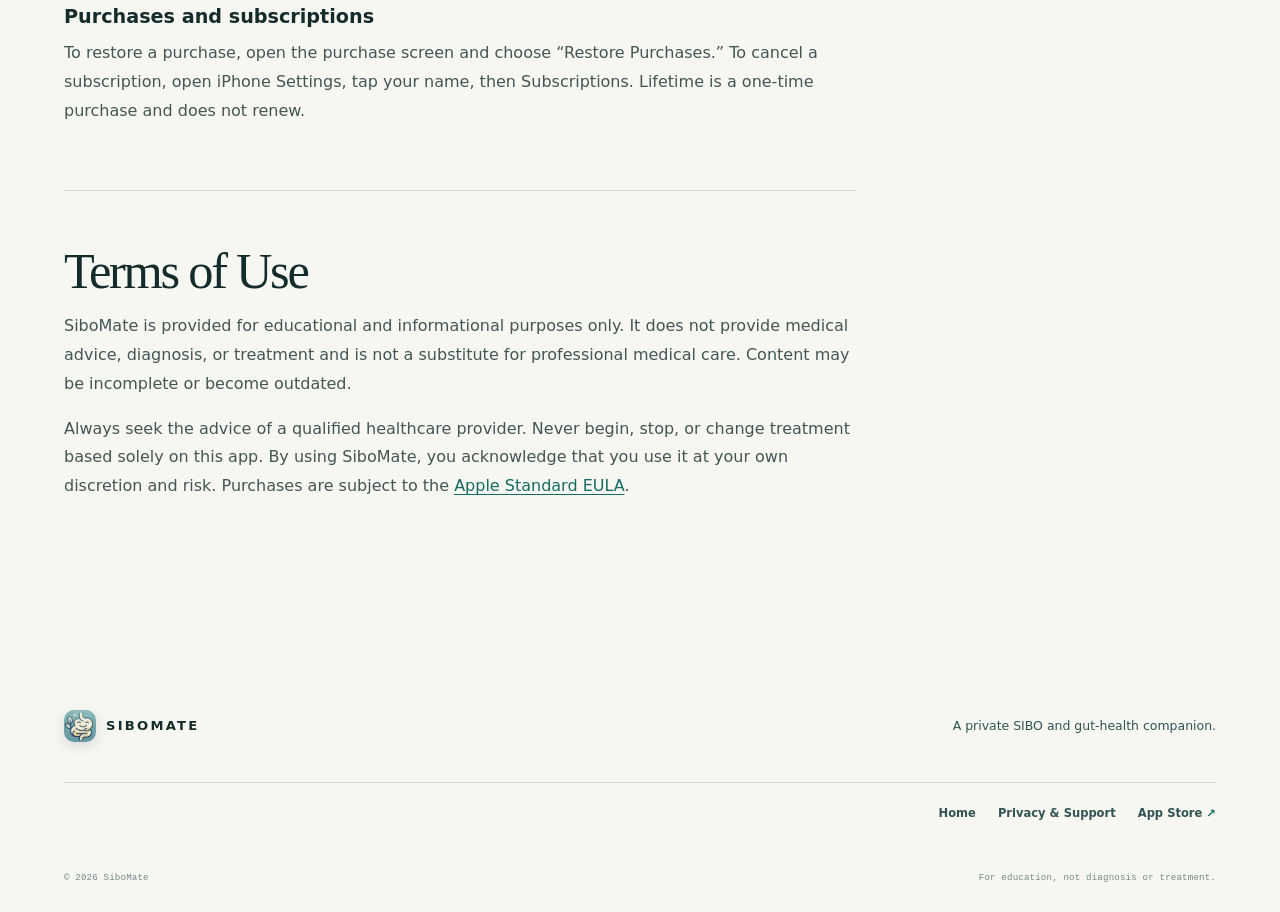
==== commit 39dd7a85: "marketing: rebrand site around privacy-first light product story" ====
--- a/privacy.html
+++ b/privacy.html
@@ -5,7 +5,7 @@
     <meta name="viewport" content="width=device-width, initial-scale=1" />
     <meta name="theme-color" content="#f7f7f2" />
     <meta name="referrer" content="strict-origin-when-cross-origin" />
-    <meta http-equiv="Content-Security-Policy" content="default-src 'self'; base-uri 'self'; object-src 'none'; frame-ancestors 'none'; form-action 'self'; script-src 'none'; style-src 'self' 'unsafe-inline' https://fonts.googleapis.com; font-src https://fonts.gstatic.com; img-src 'self' data:; connect-src 'self'; upgrade-insecure-requests" />
+    <meta http-equiv="Content-Security-Policy" content="default-src 'self'; base-uri 'self'; object-src 'none'; form-action 'self'; script-src 'none'; style-src 'self' 'unsafe-inline' https://fonts.googleapis.com; font-src https://fonts.gstatic.com; img-src 'self' data:; connect-src 'self'; upgrade-insecure-requests" />
     <meta name="description" content="SiboMate privacy policy, terms of use, and support information." />
     <link rel="canonical" href="https://sibomate.me/privacy.html" />
     <meta property="og:title" content="Privacy &amp; Support · SiboMate" />
@@ -36,32 +36,32 @@
         <section class="legal-hero section-pad">
           <div class="eyebrow"><span class="eyebrow-dot"></span> Privacy &amp; Support</div>
           <h1>Private by <em>default.</em></h1>
-          <p>Your assessment answers, symptom and food logs, and profile are stored only on your device. We don’t run accounts, and we don’t collect or sell your personal information.</p>
-          <small>Last updated: September 5, 2026</small>
+          <p>SiboMate uses a local-first core for your health history. Optional AI and backup destinations are clearly separated, consent-led, and described before use.</p>
+          <small>Last updated: September 9, 2026</small>
         </section>
 
         <article class="legal-content section-pad">
-          <p class="legal-lede">The short version: everything you enter stays on your phone. Nothing is sent to us. The only time your information leaves your device is when you choose to ask the AI a question—and then it goes directly to the AI provider you selected, using your own key, never through our servers.</p>
+          <p class="legal-lede">The short version: your core health history is stored locally using authenticated encryption. Optional AI requests go directly to the provider and destination you choose after consent. Optional backups are encrypted. SiboMate does not route cloud AI requests through its own server.</p>
 
           <h2>What information the app handles</h2>
-          <h3>Stored on your device only</h3>
+          <h3>Stored locally by default</h3>
           <ul>
             <li>Your assessment answers and results, including breath-test values and symptom checks.</li>
             <li>Your symptom and food logs from the Tracker.</li>
             <li>Your profile details and app preferences.</li>
             <li>Any AI provider API key you enter, which is kept in the secure device keychain.</li>
           </ul>
-          <p>This information is saved using your device’s local storage and secure keychain. It is not transmitted to us and we have no way to see it.</p>
+          <p>This information is saved using authenticated local storage and the secure device keychain where appropriate. The local-first core is designed to keep health history on your device. Optional services are described separately below.</p>
 
           <h2>The research database</h2>
-          <p>The app can search a database of publicly posted, community-reported experiences from health communities. You can download this database to your device so searches run entirely offline. When searches run on your device, your search terms never leave your phone.</p>
+          <p>The app can search a database of publicly posted, community-reported experiences from health communities alongside cited research summaries. After the database is downloaded, local search can run on your device. The app may still connect to retrieve updates or use optional services.</p>
 
           <h2>What we do not do</h2>
-          <ul><li>We do not require or create an account.</li><li>We do not use third-party advertising or tracking SDKs.</li><li>We do not sell or share your personal information.</li></ul>
+          <ul><li>We do not require or create a SiboMate account.</li><li>We do not use third-party advertising or tracking SDKs.</li><li>We do not sell your personal information.</li></ul>
 
           <h2>AI features and your health information</h2>
           <p>The AI feature is optional and turned off until you enable it. Before you can use it, the app shows a consent screen explaining what will be shared, and you must agree.</p>
-          <p>When you ask the AI a question, the app sends your question and relevant context—which may include assessment results, logs, and matching research excerpts—directly to the AI provider you choose. The request uses the API key you entered and does not pass through our servers. The provider’s own privacy policy and terms apply. You can disconnect the AI and remove your key at any time.</p>
+          <p>When you ask the AI a question, the app sends your question and the context you selected, which may include assessment results, logs, and matching research excerpts, to the destination shown in the app. Apple on-device processing is available on supported iPhones. Cloud requests go directly to the provider you choose, using the API key you entered, and do not pass through our servers. The provider’s own privacy policy and terms apply. You can disconnect the AI and remove your key at any time.</p>
           <p><strong>AI answers are not medical advice.</strong> They can be incomplete or wrong. Always consult a qualified healthcare professional before making health decisions.</p>
 
           <h2>Purchases</h2>
@@ -72,7 +72,7 @@
           <p>SiboMate is intended for adults and is not directed to children under 13. We do not knowingly collect information from children.</p>
 
           <h2>Changes and your rights</h2>
-          <p>Because your data lives on your device, you can delete it at any time by clearing the app’s data or uninstalling the app. If this policy changes, we will update the date above.</p>
+          <p>You can delete local data at any time by using the app’s controls, clearing the app’s data, or uninstalling the app. If encrypted backups are enabled, delete those separately through the backup controls. If this policy changes, we will update the date above.</p>
 
           <hr />
           <h2>Support</h2>
--- a/styles.css
+++ b/styles.css
@@ -127,6 +127,16 @@
 .legal-page { padding-top: 74px; }.legal-hero { padding-top: clamp(5rem, 10vw, 9rem); padding-bottom: clamp(4rem, 8vw, 7rem); background: linear-gradient(145deg, #eef4ef 0%, #f7f7f2 58%, #f4e7cd 100%); }.legal-hero h1 { max-width: 850px; margin: 20px 0 18px; font-size: clamp(3.7rem, 8vw, 7.5rem); line-height: .92; letter-spacing: -.055em; }.legal-hero p { max-width: 720px; color: #344846; font-size: clamp(1rem, 1.8vw, 1.22rem); line-height: 1.7; }.legal-hero small { display: block; margin-top: 24px; font-family: var(--mono); color: #647774; }.legal-content { max-width: 920px; padding-top: clamp(4rem, 8vw, 7rem); padding-bottom: clamp(5rem, 10vw, 9rem); }.legal-content .legal-lede { padding: clamp(1.5rem, 4vw, 2.4rem); border-radius: 22px; background: var(--teal-deep); color: rgba(255,255,255,.86); font-size: 1.05rem; line-height: 1.8; }.legal-content h2 { margin: 3.5rem 0 1rem; font-size: clamp(2rem, 4vw, 3.15rem); }.legal-content h3 { margin: 2rem 0 .7rem; font-size: 1.2rem; }.legal-content p, .legal-content li { color: #435653; line-height: 1.8; }.legal-content li + li { margin-top: .45rem; }.legal-content a { color: #156b62; text-decoration: underline; text-underline-offset: 3px; }.legal-content hr { margin: 4rem 0 0; border: 0; border-top: 1px solid var(--line); }
 .feature-copy { max-width: 420px; }.feature-index { opacity: .72; }.feature-row-dark .feature-index { color: var(--mint); }.feature-copy h3 { margin: 17px 0 14px; font-family: var(--display); font-size: clamp(2rem, 3vw, 3.45rem); font-weight: 500; line-height: 1.02; letter-spacing: -.035em; }.feature-copy p { color: var(--ink-soft); font-size: .9rem; line-height: 1.7; margin-bottom: 24px; }.feature-row-dark .feature-copy p { color: rgba(255,255,255,.7); }.text-link-light { color: var(--mint); border-color: rgba(214,238,229,.4); }
 
+.privacy-proof { padding-top: clamp(5rem, 9vw, 8rem); padding-bottom: clamp(5rem, 9vw, 8rem); }
+.privacy-proof-heading { max-width: 650px; }
+.privacy-proof-heading h2 { margin-bottom: 16px; }
+.privacy-proof-heading p { max-width: 560px; color: var(--ink-soft); line-height: 1.7; }
+.proof-grid { display: grid; grid-template-columns: repeat(4, 1fr); gap: 14px; margin: 42px 0 28px; }
+.proof-card { min-height: 205px; padding: 22px; border: 1px solid var(--line); border-radius: 18px; background: rgba(255,255,255,.72); box-shadow: 0 8px 23px rgba(31,76,72,.04); }
+.proof-number { color: var(--teal); font-family: var(--mono); font-size: .62rem; letter-spacing: .08em; }
+.proof-card h3 { margin: 45px 0 10px; font-family: var(--display); font-size: 1.55rem; font-weight: 500; line-height: 1.05; letter-spacing: -.03em; }
+.proof-card p { margin: 0; color: var(--ink-soft); font-size: .78rem; line-height: 1.55; }
+.privacy-proof > .text-link { margin-top: 4px; }
 .privacy-band { display: grid; grid-template-columns: auto minmax(0, 1fr) auto; align-items: center; gap: clamp(1.25rem, 4vw, 4.5rem); padding-top: clamp(3.2rem, 6vw, 5.3rem); padding-bottom: clamp(3.2rem, 6vw, 5.3rem); color: var(--white); background: var(--teal-deep); border-radius: 28px; margin-top: 0; margin-bottom: clamp(6rem, 11vw, 11rem); }
 .privacy-icon { display: flex; align-items: center; justify-content: center; width: 74px; height: 74px; color: var(--teal-deep); background: var(--mint); border-radius: 22px; font-size: 2.2rem; transform: rotate(-7deg); }.privacy-band h2 { margin: 15px 0 13px; font-size: clamp(2.2rem, 4vw, 4.2rem); }.privacy-band p { max-width: 620px; margin: 0; color: rgba(255,255,255,.73); font-size: .92rem; line-height: 1.7; }.eyebrow-light { color: var(--mint); }.privacy-band .eyebrow-dot { background: var(--coral); }
 
@@ -135,7 +145,7 @@
 .faq { display: grid; grid-template-columns: .8fr 1.2fr; gap: clamp(3rem, 9vw, 10rem); padding-bottom: clamp(6rem, 11vw, 10rem); }.faq-heading h2 { margin-bottom: 0; }.faq-list { border-top: 1px solid var(--line); }.faq-list details { border-bottom: 1px solid var(--line); }.faq-list summary { min-height: 72px; display: flex; align-items: center; justify-content: space-between; gap: 18px; list-style: none; cursor: pointer; font-size: .93rem; font-weight: 700; }.faq-list summary::-webkit-details-marker { display: none; }.faq-list summary span { color: var(--teal); font-size: 1.25rem; font-weight: 400; transition: transform .2s ease; }.faq-list details[open] summary span { transform: rotate(45deg); }.faq-list p { max-width: 600px; margin: -3px 40px 23px 0; color: var(--ink-soft); font-size: .84rem; line-height: 1.7; }
 .final-cta { display: flex; flex-direction: column; align-items: center; text-align: center; padding-top: clamp(5rem, 10vw, 9rem); padding-bottom: clamp(5rem, 10vw, 9rem); background: var(--mint); border-radius: 28px; }.final-cta-mark { display: block; width: 82px; height: 82px; margin-bottom: 25px; border-radius: 24px; object-fit: cover; box-shadow: 0 14px 28px rgba(20, 55, 53, .14); }.final-cta h2 { margin: 20px 0 30px; font-size: clamp(3rem, 6vw, 6.3rem); }.site-footer { padding-top: 65px; padding-bottom: 30px; }.footer-main { display: flex; align-items: center; justify-content: space-between; gap: 20px; padding-bottom: 40px; border-bottom: 1px solid var(--line); }.footer-main p { margin: 0; color: var(--ink-soft); font-size: .78rem; }.footer-links { display: flex; justify-content: flex-end; gap: 22px; margin-top: 23px; color: var(--ink-soft); font-size: .72rem; font-weight: 600; }.footer-links span { color: var(--teal); }.footer-bottom { display: flex; justify-content: space-between; gap: 20px; margin-top: 52px; color: #748887; font-family: var(--mono); font-size: .57rem; letter-spacing: .02em; }
 
-.reveal { opacity: 0; transform: translateY(18px); transition: opacity .7s ease, transform .7s cubic-bezier(.2,.75,.25,1); }.reveal.is-visible { opacity: 1; transform: translateY(0); }.reveal-delay-short { transition-delay: .08s; }.reveal-delay { transition-delay: .14s; }
+.reveal { opacity: 1; transform: none; transition: opacity .7s ease, transform .7s cubic-bezier(.2,.75,.25,1); }.reveal.is-visible { opacity: 1; transform: translateY(0); }.reveal-delay-short { transition-delay: .08s; }.reveal-delay { transition-delay: .14s; }
 
 @media (max-width: 900px) {
   .desktop-nav, .header-cta { display: none; }.site-header { height: 70px; }.menu-toggle { width: 43px; height: 43px; display: flex; position: relative; align-items: center; justify-content: center; flex-direction: column; gap: 4px; border: 1px solid var(--line); border-radius: 50%; background: transparent; cursor: pointer; }.menu-toggle > span:not(.sr-only) { width: 15px; height: 1.5px; background: var(--ink); transition: transform .2s ease, opacity .2s ease; }.menu-toggle[aria-expanded="true"] > span:nth-child(1) { transform: translateY(5.5px) rotate(45deg); }.menu-toggle[aria-expanded="true"] > span:nth-child(2) { opacity: 0; }.menu-toggle[aria-expanded="true"] > span:nth-child(3) { transform: translateY(-5.5px) rotate(-45deg); }.mobile-nav { position: absolute; top: 70px; left: 0; right: 0; display: flex; flex-direction: column; gap: 0; padding: 9px 1.25rem 19px; background: rgba(247,247,242,.98); border-bottom: 1px solid var(--line); transform: translateY(-120%); transition: transform .3s ease; pointer-events: none; }.mobile-nav.is-open { transform: translateY(0); pointer-events: auto; }.mobile-nav a { padding: 14px 4px; border-bottom: 1px solid var(--line); font-size: .85rem; font-weight: 700; }.mobile-nav .button { border: 0; margin-top: 14px; color: var(--white); text-align: center; }.hero { grid-template-columns: 1fr; min-height: auto; padding-top: 4.3rem; }.hero-copy { max-width: 700px; }.hero-visual { min-height: 530px; margin: 0 auto; width: min(100%, 570px); }.floating-card-top { left: 3%; }.floating-card-bottom { right: 3%; }.feature-heading { align-items: flex-start; flex-direction: column; }.privacy-band { grid-template-columns: auto 1fr; }.privacy-band .button { grid-column: 2; justify-self: start; }.faq { grid-template-columns: 1fr; gap: 40px; }
@@ -144,3 +154,16 @@
   .section-pad { padding-left: 1.2rem; padding-right: 1.2rem; }.site-header { padding-left: 1.2rem; padding-right: 1.2rem; }.brand-name { font-size: .76rem; }.hero { padding-top: 3.7rem; }.hero h1 { font-size: clamp(3rem, 14vw, 4.65rem); }.hero-lede { font-size: .96rem; line-height: 1.65; }.hero-actions { align-items: stretch; flex-direction: column; gap: 17px; }.hero-actions .button { width: 100%; }.hero-actions .text-link { align-self: flex-start; }.hero-visual { min-height: 470px; margin-top: 10px; }.phone-frame { width: 215px; }.phone-wrap { top: 36px; }.phone-glow { width: 180px; height: 280px; top: 65px; }.hero-orbit-one { width: 350px; height: 250px; left: 50%; transform: translateX(-50%) rotate(-18deg); }.hero-orbit-two { width: 380px; height: 260px; left: 50%; transform: translateX(-50%) rotate(34deg); }.floating-card { min-width: 145px; padding: 10px 11px; }.floating-card-top { top: 98px; left: 0; }.floating-card-bottom { right: 0; bottom: 67px; }.floating-card strong { font-size: .63rem; }.floating-card small { font-size: .56rem; }.trust-strip { grid-template-columns: 1fr; gap: 17px; padding-top: 22px; padding-bottom: 22px; }.story { padding-top: 5rem; padding-bottom: 5.5rem; }.section-intro p, .feature-heading > p, .plans-intro p { font-size: .92rem; }.steps-grid { grid-template-columns: 1fr; margin-top: 35px; gap: 13px; }.step-card { min-height: 340px; }.step-illustration { height: 116px; margin-top: 27px; }.features { padding-bottom: 5.5rem; }.feature-heading { margin-bottom: 30px; }.feature-heading h2 { font-size: 3rem; }.feature-row, .feature-row-reverse { display: flex; flex-direction: column; gap: 28px; align-items: stretch; padding: 1.15rem; }.feature-row-reverse .feature-image, .feature-row-reverse .feature-copy { order: initial; }.feature-image { max-width: 270px; align-self: center; }.feature-copy h3 { font-size: 2.25rem; }.feature-copy p { font-size: .84rem; }.privacy-band { grid-template-columns: 1fr; padding-top: 2.7rem; padding-bottom: 2.7rem; border-radius: 21px; }.privacy-icon { width: 58px; height: 58px; border-radius: 17px; }.privacy-band h2 { font-size: 2.6rem; }.privacy-band p { font-size: .84rem; }.privacy-band .button { grid-column: auto; width: 100%; }.plans { padding-bottom: 5.5rem; }.plans-intro h2 { font-size: 3rem; }.plan-grid { grid-template-columns: 1fr; gap: 11px; margin-top: 30px; }.plan-card { min-height: 190px; padding: 20px; }.plan-card strong { margin-top: 21px; font-size: 2.2rem; }.plan-card a { margin-top: 20px; }.plan-card-featured { order: -1; }.faq { padding-bottom: 5.5rem; }.faq-heading h2 { font-size: 3rem; }.faq-list summary { min-height: 68px; font-size: .84rem; }.faq-list p { font-size: .8rem; margin-right: 20px; }.final-cta { border-radius: 21px; padding-top: 4.5rem; padding-bottom: 4.5rem; }.final-cta h2 { font-size: 3.15rem; }.site-footer { padding-top: 50px; }.footer-main { align-items: flex-start; flex-direction: column; padding-bottom: 28px; }.footer-links { justify-content: flex-start; flex-wrap: wrap; }.footer-bottom { flex-direction: column; gap: 9px; margin-top: 37px; line-height: 1.5; }
 }
 @media (prefers-reduced-motion: reduce) { html { scroll-behavior: auto; }.reveal { opacity: 1; transform: none; transition: none; }.button, .step-card, .plan-card { transition: none; } }
+
+/* Step 7A privacy proof: keep the product promise visible before the feature tour. */
+.privacy-proof { padding-top: clamp(5rem, 9vw, 8rem); padding-bottom: clamp(5rem, 9vw, 8rem); }
+.privacy-proof-heading { max-width: 650px; }
+.privacy-proof-heading h2 { margin-bottom: 16px; }
+.privacy-proof-heading p { max-width: 560px; color: var(--ink-soft); line-height: 1.7; }
+.proof-grid { display: grid; grid-template-columns: repeat(4, 1fr); gap: 14px; margin: 42px 0 28px; }
+.proof-card { min-height: 205px; padding: 22px; border: 1px solid var(--line); border-radius: 18px; background: rgba(255,255,255,.72); box-shadow: 0 8px 23px rgba(31,76,72,.04); }
+.proof-number { color: var(--teal); font-family: var(--mono); font-size: .62rem; letter-spacing: .08em; }
+.proof-card h3 { margin: 45px 0 10px; font-family: var(--display); font-size: 1.55rem; font-weight: 500; line-height: 1.05; letter-spacing: -.03em; }
+.proof-card p { margin: 0; color: var(--ink-soft); font-size: .78rem; line-height: 1.55; }
+@media (max-width: 900px) { .proof-grid { grid-template-columns: repeat(2, 1fr); } }
+@media (max-width: 620px) { .privacy-proof { padding-top: 4.5rem; padding-bottom: 4.5rem; }.privacy-proof-heading h2 { font-size: 3rem; }.proof-grid { grid-template-columns: 1fr; gap: 11px; margin-top: 28px; }.proof-card { min-height: 150px; }.proof-card h3 { margin-top: 26px; } }
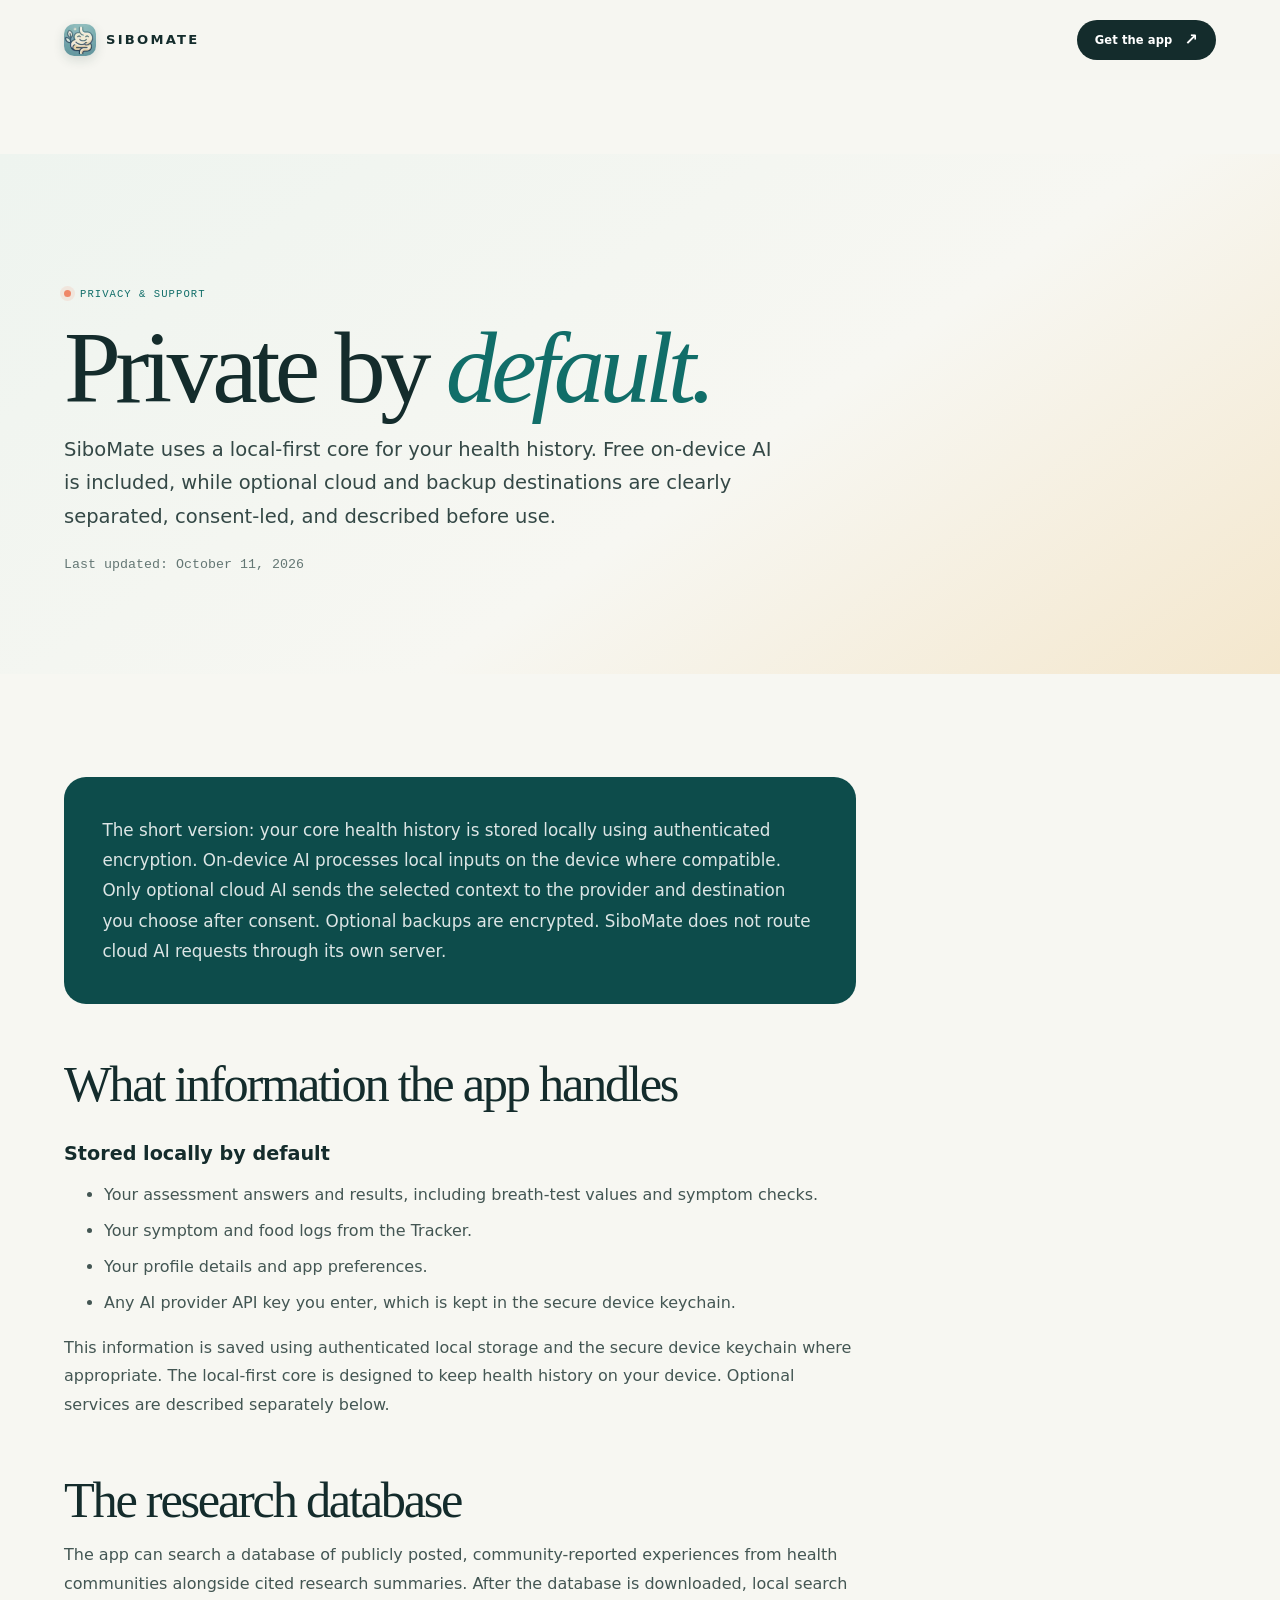
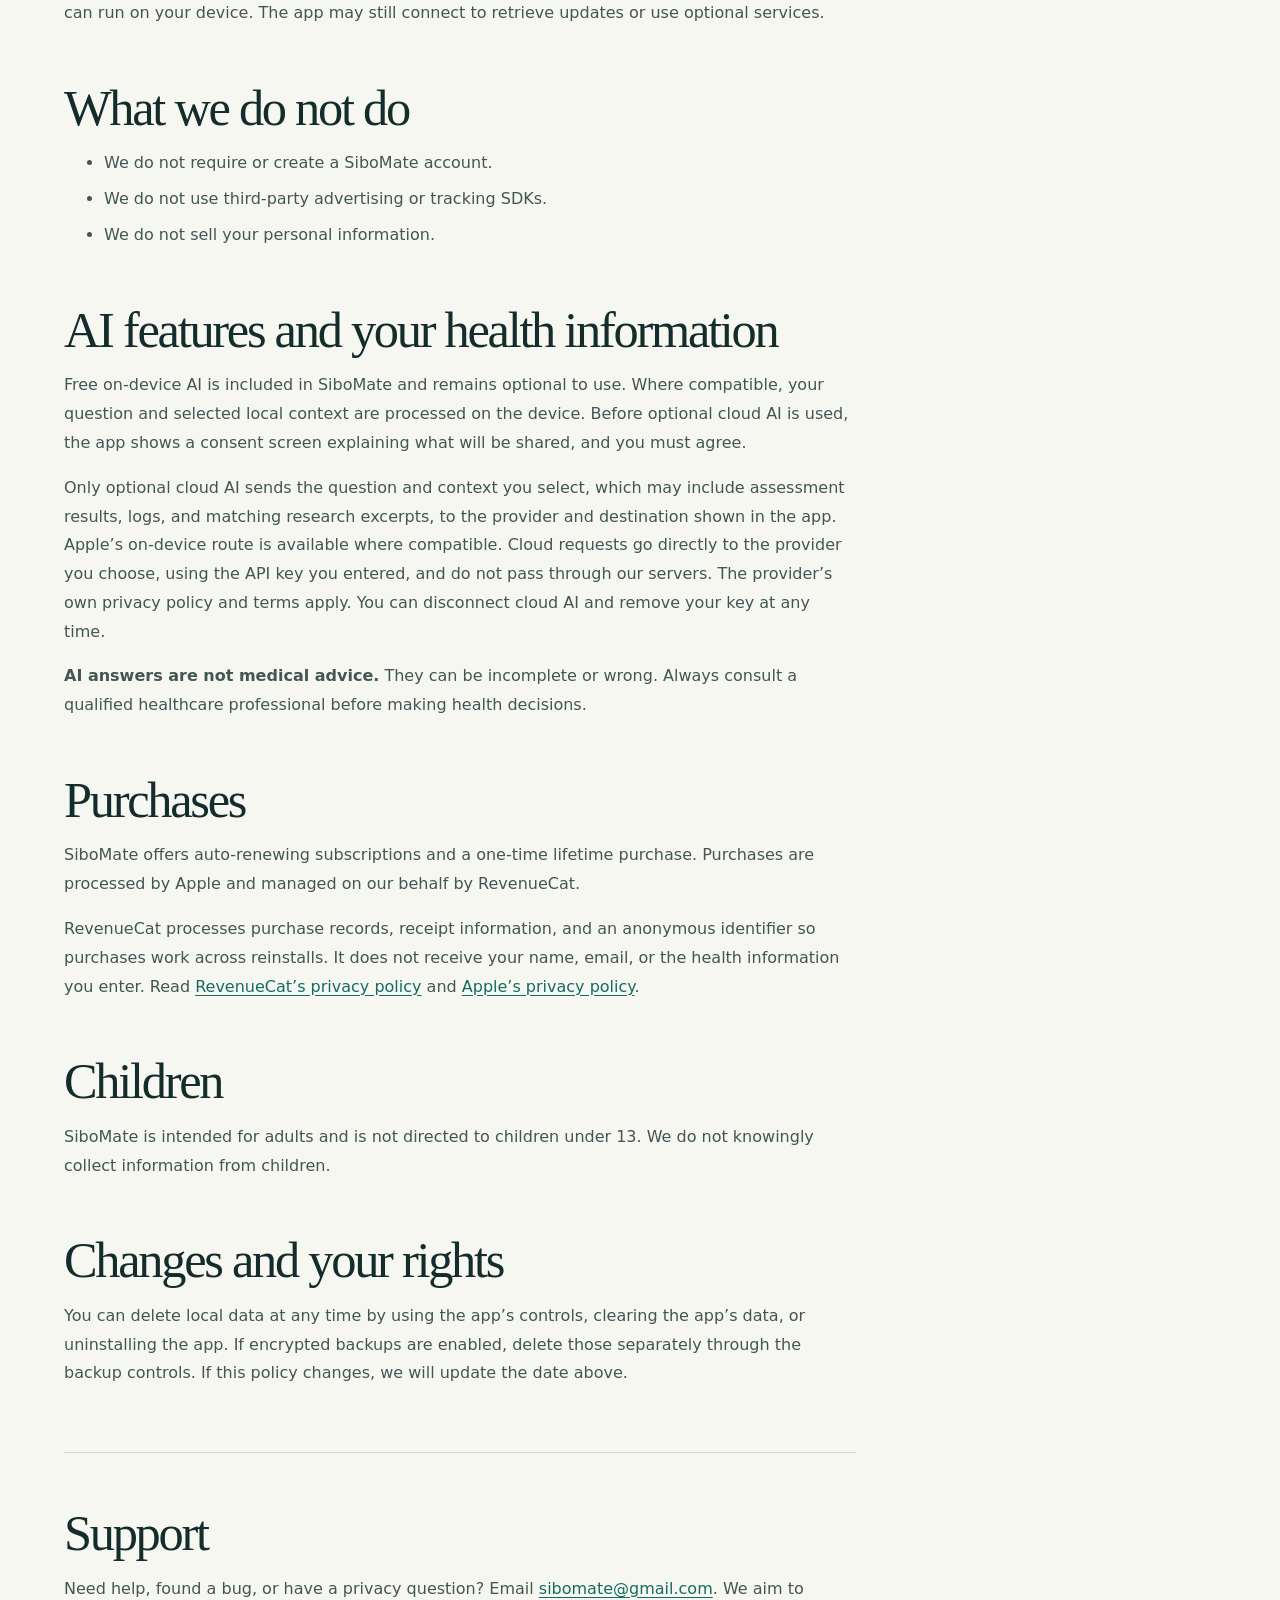
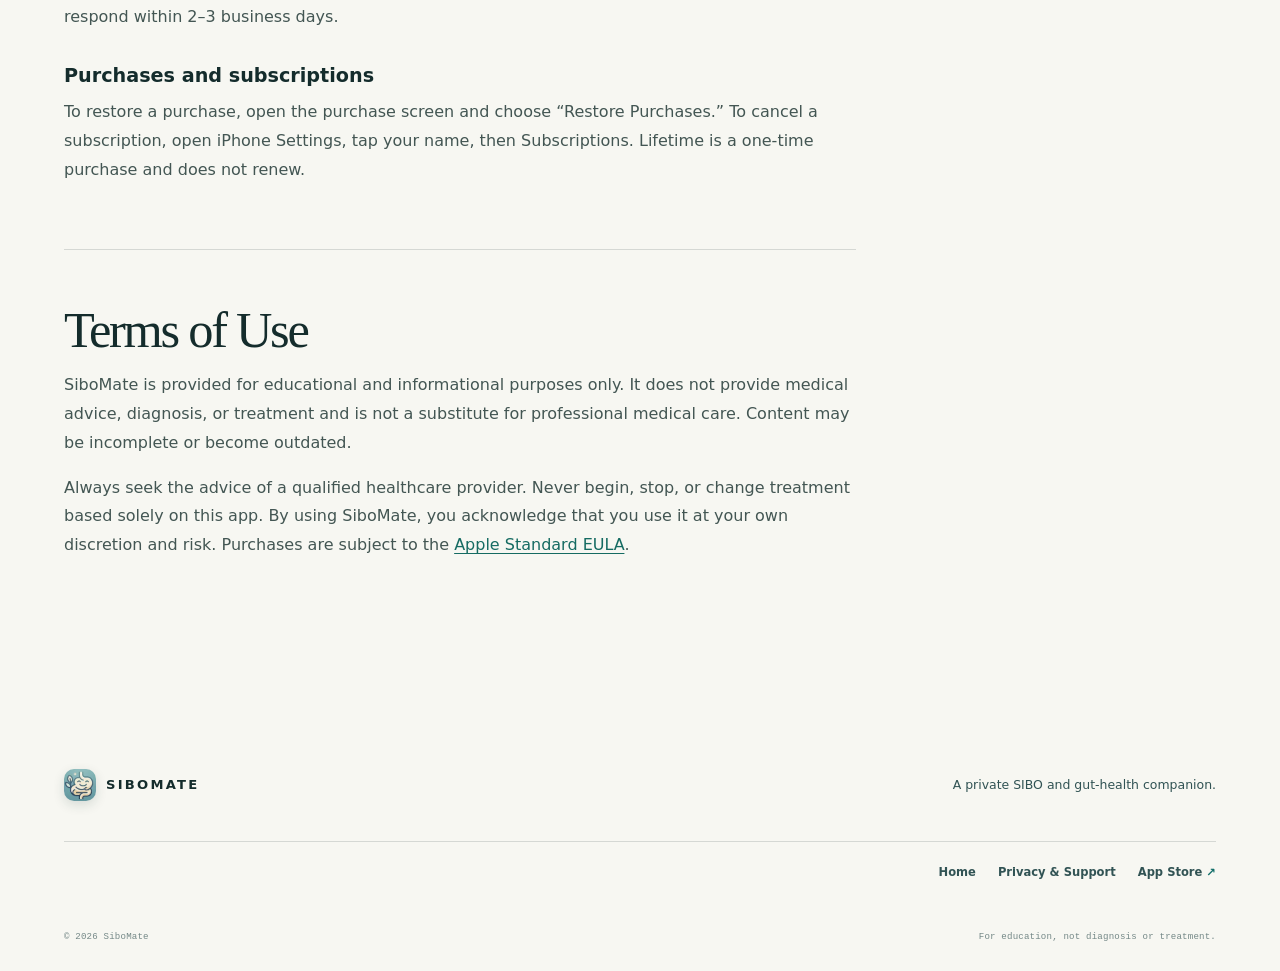
==== commit 779fd55e: "Refresh authentic light previews and refined SiboMate brand for 1.0.6" ====
--- a/privacy.html
+++ b/privacy.html
@@ -18,12 +18,12 @@
     <meta name="twitter:description" content="How SiboMate handles your information, purchases, and support requests." />
     <meta name="twitter:image" content="https://sibomate.me/social-share.jpg" />
     <title>Privacy &amp; Support · SiboMate</title>
-    <link rel="icon" type="image/png" sizes="32x32" href="favicon-32.png" />
-    <link rel="apple-touch-icon" sizes="180x180" href="apple-touch-icon.png" />
+    <link rel="icon" type="image/png" sizes="32x32" href="favicon-32.png?v=2" />
+    <link rel="apple-touch-icon" sizes="180x180" href="apple-touch-icon.png?v=2" />
     <link rel="preconnect" href="https://fonts.googleapis.com" />
     <link rel="preconnect" href="https://fonts.gstatic.com" crossorigin />
     <link href="https://fonts.googleapis.com/css2?family=DM+Mono:wght@400;500&amp;family=DM+Sans:wght@400;500;600;700&amp;family=Fraunces:opsz,wght@9..144,500;9..144,600&amp;display=swap" rel="stylesheet" />
-    <link rel="stylesheet" href="styles.css?v=4" />
+    <link rel="stylesheet" href="styles.css?v=5" />
   </head>
   <body>
     <div class="site-shell">
@@ -36,12 +36,12 @@
         <section class="legal-hero section-pad">
           <div class="eyebrow"><span class="eyebrow-dot"></span> Privacy &amp; Support</div>
           <h1>Private by <em>default.</em></h1>
-          <p>SiboMate uses a local-first core for your health history. Optional AI and backup destinations are clearly separated, consent-led, and described before use.</p>
-          <small>Last updated: September 9, 2026</small>
+          <p>SiboMate uses a local-first core for your health history. Free on-device AI is included, while optional cloud and backup destinations are clearly separated, consent-led, and described before use.</p>
+          <small>Last updated: October 11, 2026</small>
         </section>
 
         <article class="legal-content section-pad">
-          <p class="legal-lede">The short version: your core health history is stored locally using authenticated encryption. Optional AI requests go directly to the provider and destination you choose after consent. Optional backups are encrypted. SiboMate does not route cloud AI requests through its own server.</p>
+          <p class="legal-lede">The short version: your core health history is stored locally using authenticated encryption. On-device AI processes local inputs on the device where compatible. Only optional cloud AI sends the selected context to the provider and destination you choose after consent. Optional backups are encrypted. SiboMate does not route cloud AI requests through its own server.</p>
 
           <h2>What information the app handles</h2>
           <h3>Stored locally by default</h3>
@@ -60,8 +60,8 @@
           <ul><li>We do not require or create a SiboMate account.</li><li>We do not use third-party advertising or tracking SDKs.</li><li>We do not sell your personal information.</li></ul>
 
           <h2>AI features and your health information</h2>
-          <p>The AI feature is optional and turned off until you enable it. Before you can use it, the app shows a consent screen explaining what will be shared, and you must agree.</p>
-          <p>When you ask the AI a question, the app sends your question and the context you selected, which may include assessment results, logs, and matching research excerpts, to the destination shown in the app. Apple on-device processing is available on supported iPhones. Cloud requests go directly to the provider you choose, using the API key you entered, and do not pass through our servers. The provider’s own privacy policy and terms apply. You can disconnect the AI and remove your key at any time.</p>
+          <p>Free on-device AI is included in SiboMate and remains optional to use. Where compatible, your question and selected local context are processed on the device. Before optional cloud AI is used, the app shows a consent screen explaining what will be shared, and you must agree.</p>
+          <p>Only optional cloud AI sends the question and context you select, which may include assessment results, logs, and matching research excerpts, to the provider and destination shown in the app. Apple’s on-device route is available where compatible. Cloud requests go directly to the provider you choose, using the API key you entered, and do not pass through our servers. The provider’s own privacy policy and terms apply. You can disconnect cloud AI and remove your key at any time.</p>
           <p><strong>AI answers are not medical advice.</strong> They can be incomplete or wrong. Always consult a qualified healthcare professional before making health decisions.</p>
 
           <h2>Purchases</h2>
--- a/styles.css
+++ b/styles.css
@@ -116,6 +116,7 @@
 .feature-heading { display: flex; justify-content: space-between; align-items: flex-end; gap: 30px; margin-bottom: 50px; }
 .feature-heading h2 { margin-bottom: 0; }
 .feature-heading > p { margin-bottom: 4px; }
+.feature-preview-note { margin: -28px 0 26px; color: var(--teal); font-family: var(--mono); font-size: .62rem; letter-spacing: .08em; text-transform: uppercase; }
 .feature-showcase { display: grid; gap: 22px; }
 .feature-row { display: grid; grid-template-columns: minmax(280px, 1fr) minmax(280px, .87fr); align-items: center; gap: clamp(2rem, 7vw, 8rem); padding: clamp(1.3rem, 3vw, 2.6rem); border-radius: 24px; background: var(--sage); }
 .feature-row-reverse { grid-template-columns: minmax(280px, .87fr) minmax(280px, 1fr); }.feature-row-reverse .feature-image { order: 2; }.feature-row-reverse .feature-copy { order: 1; }
